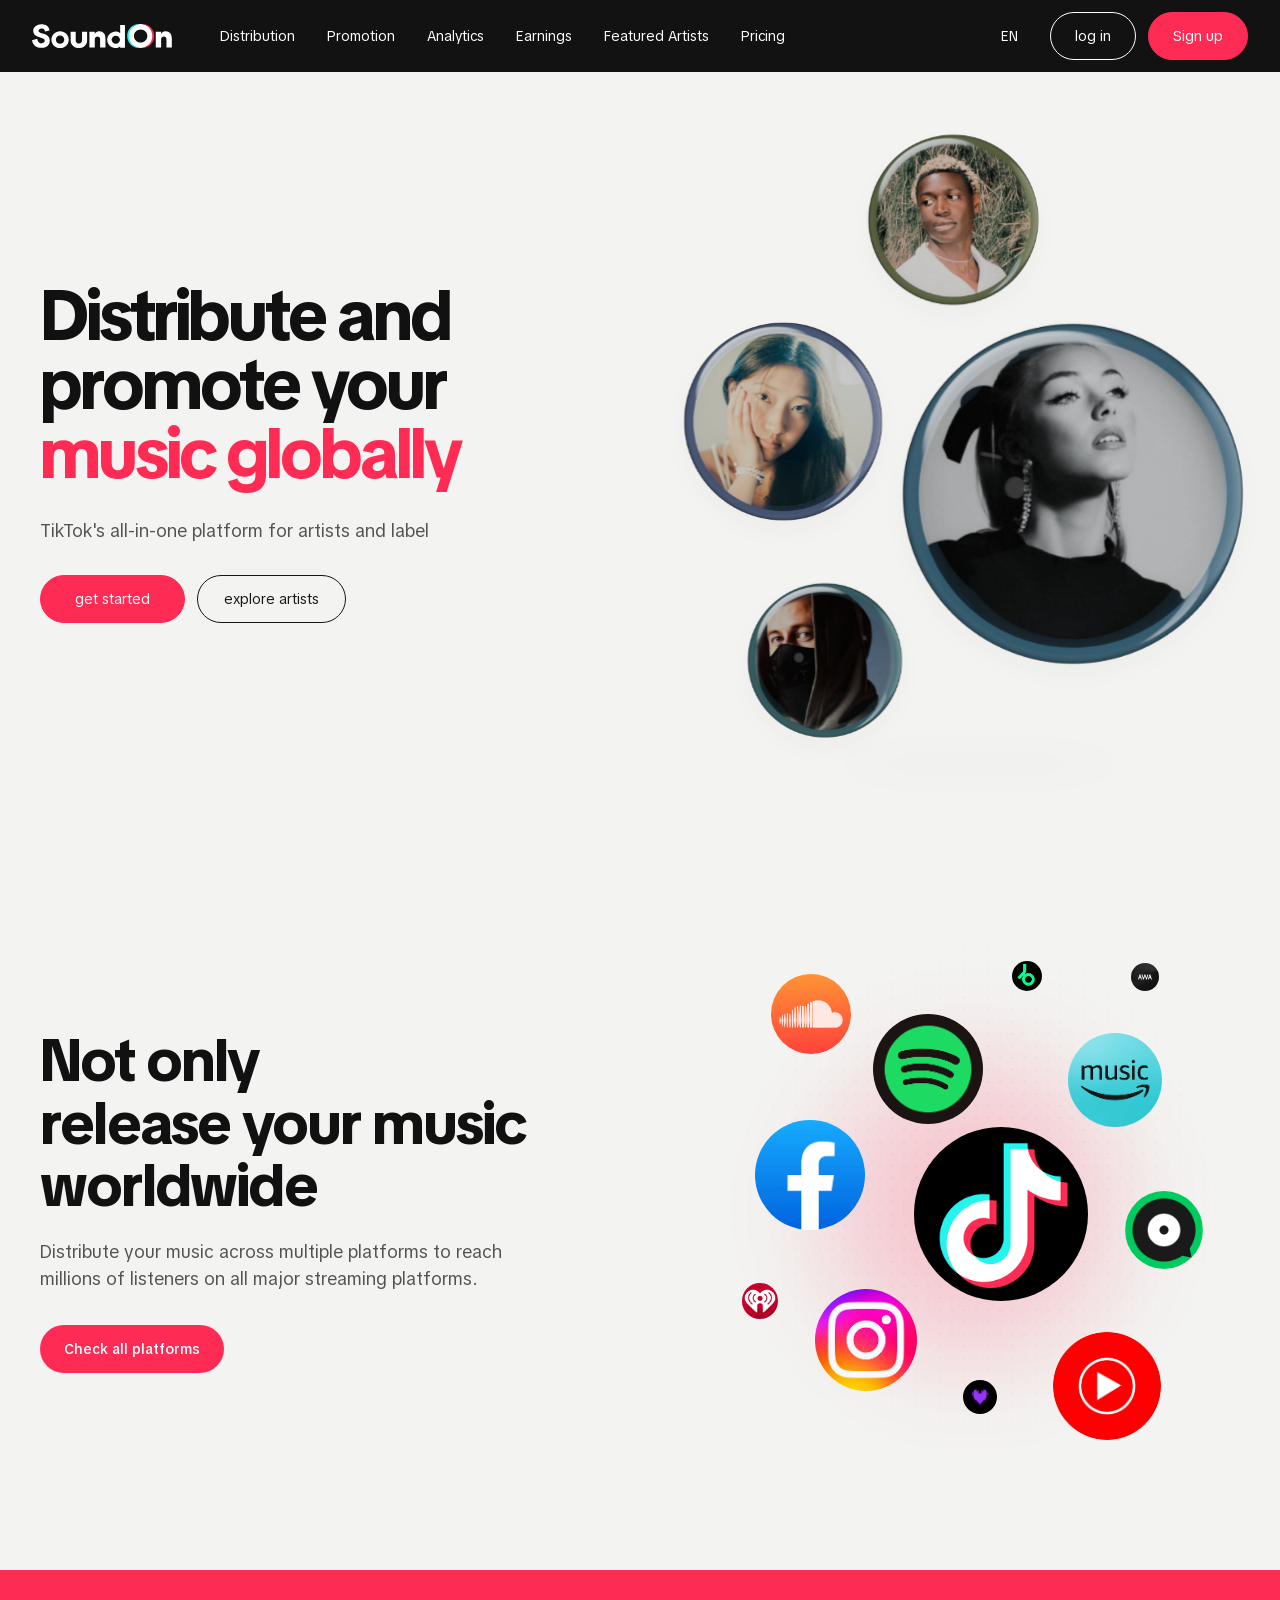
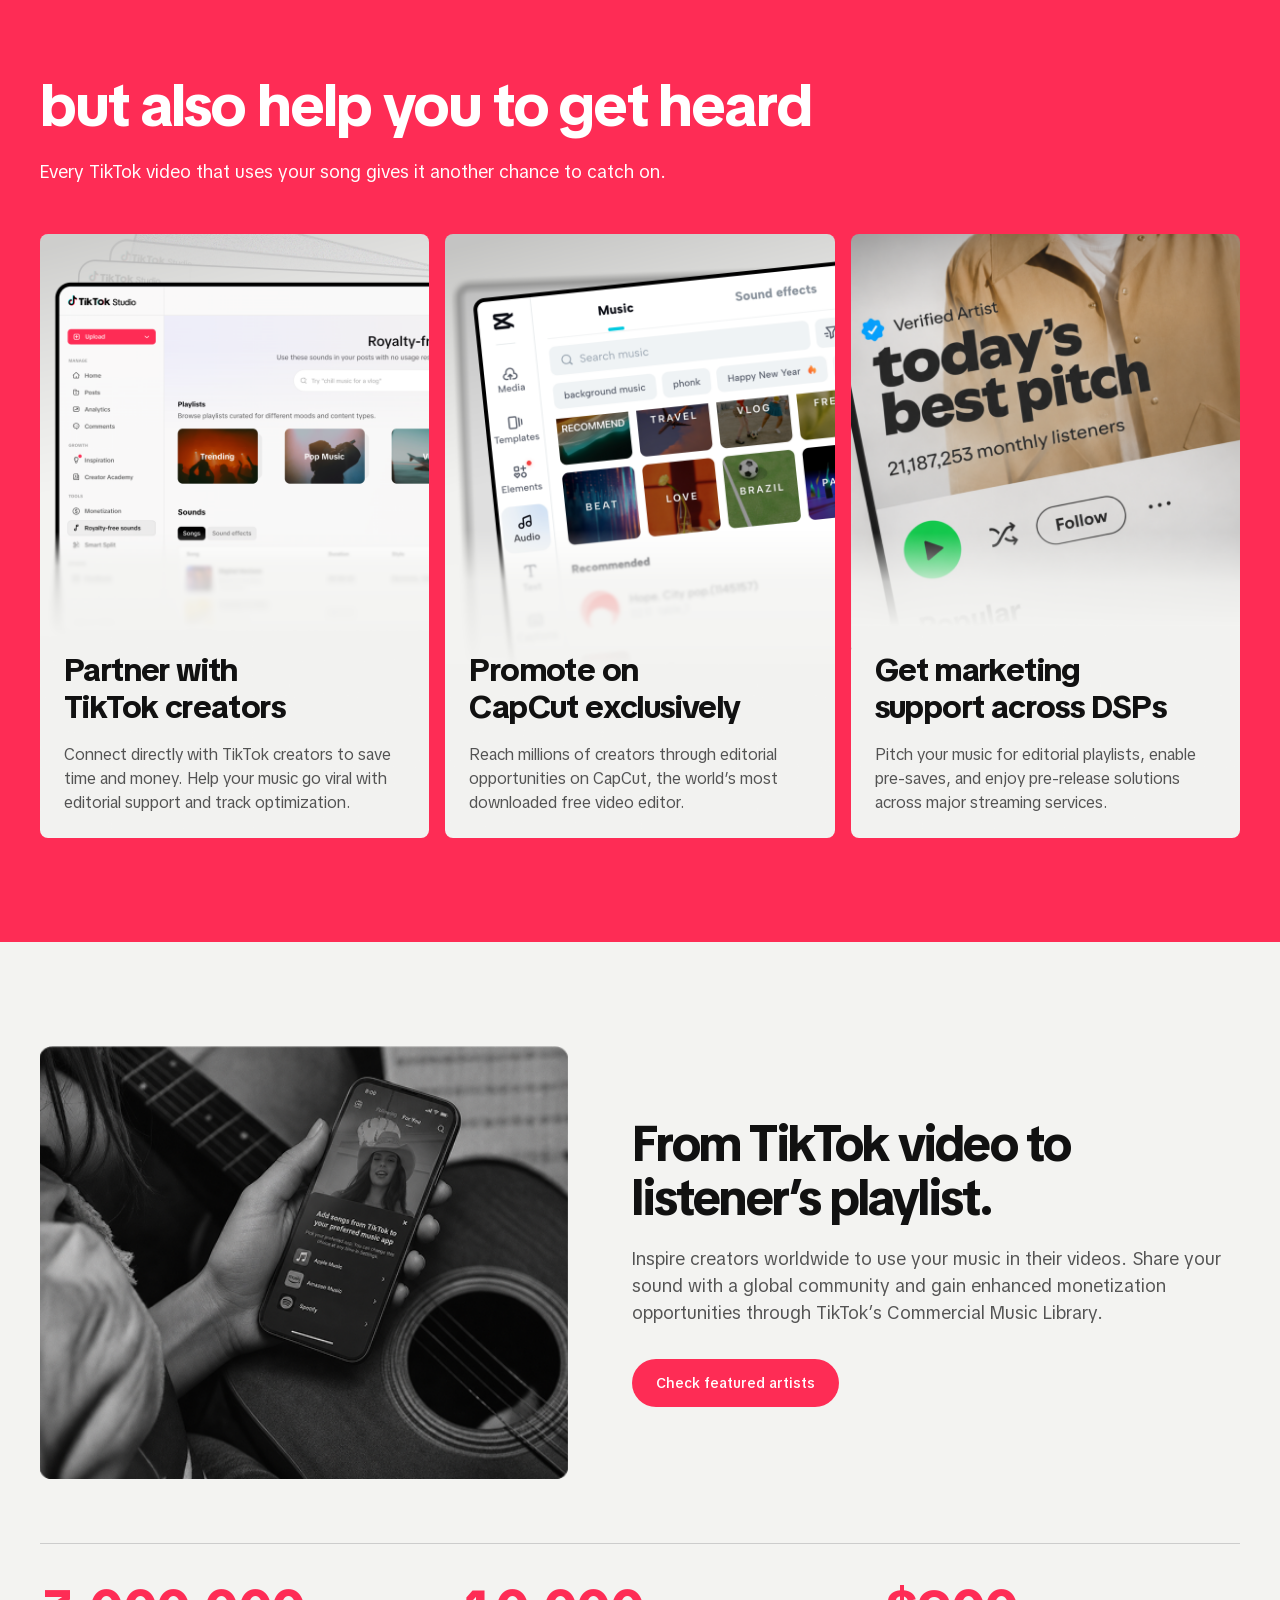
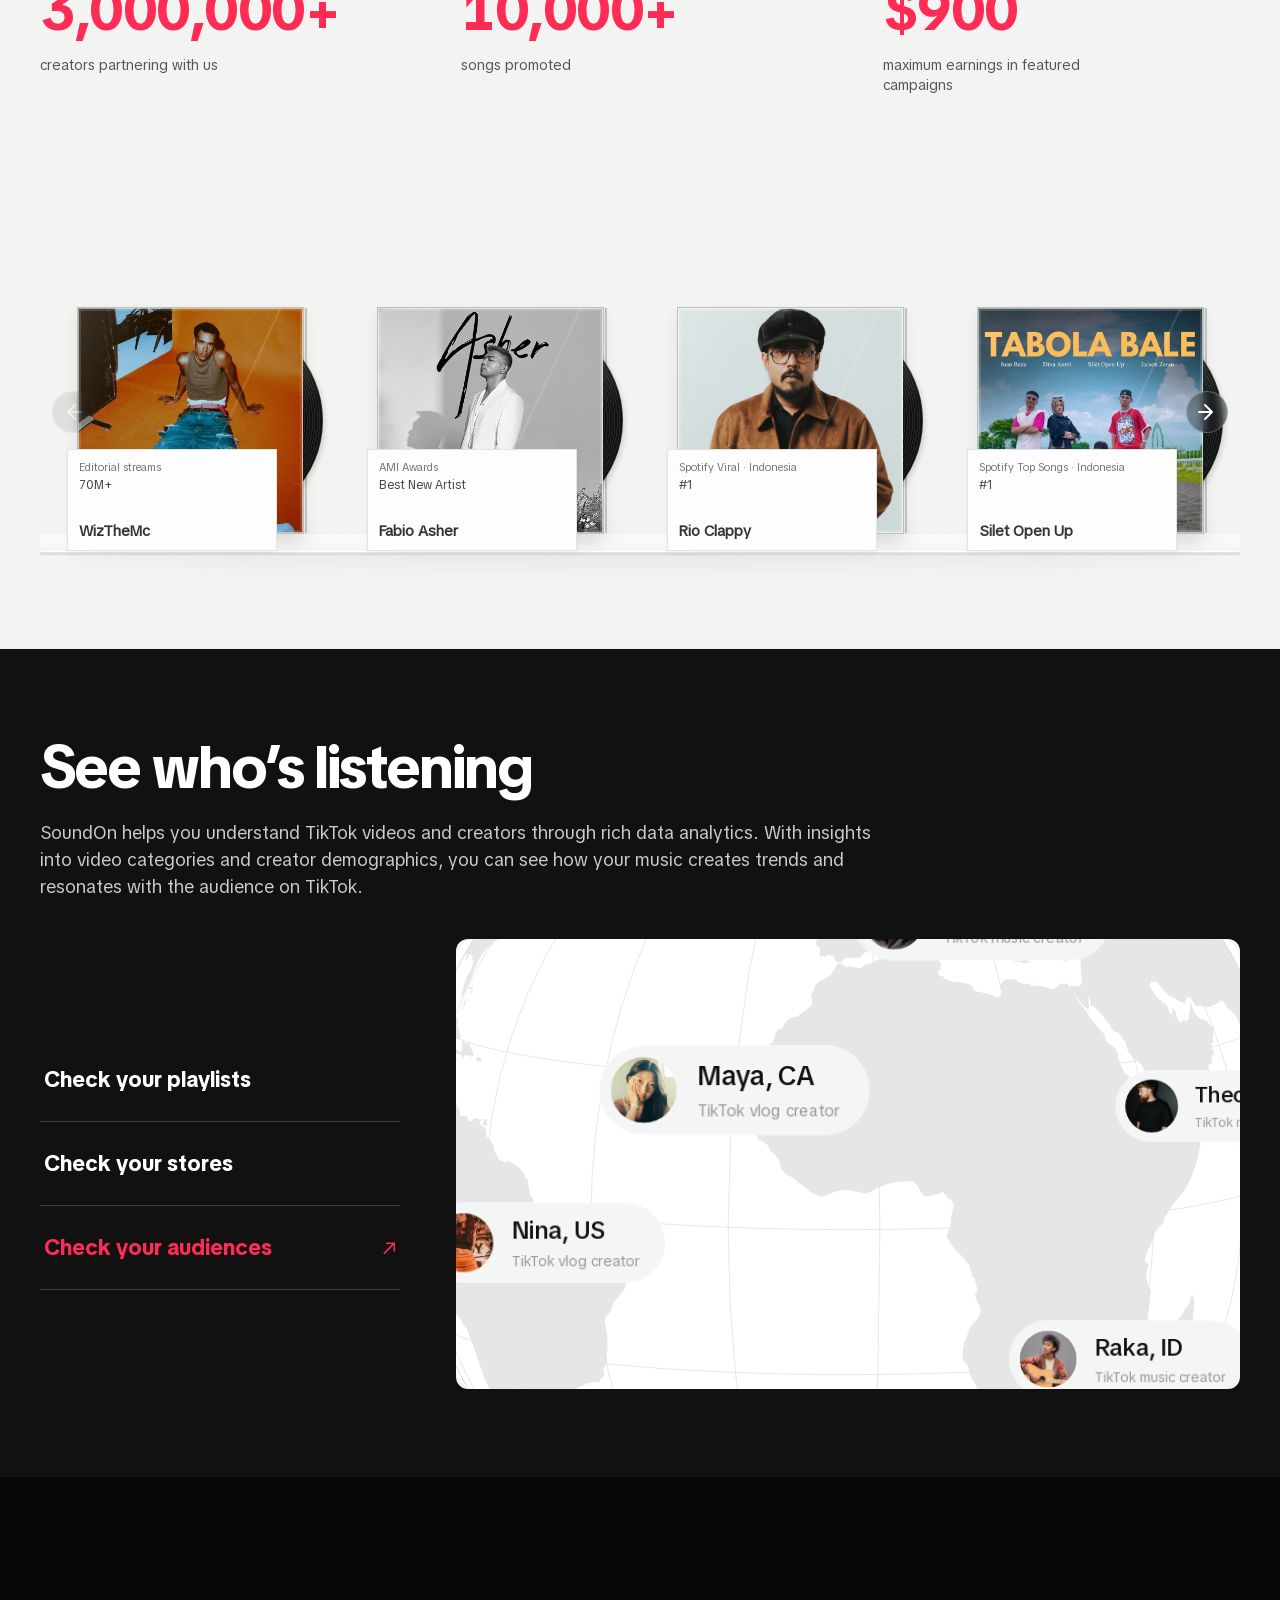
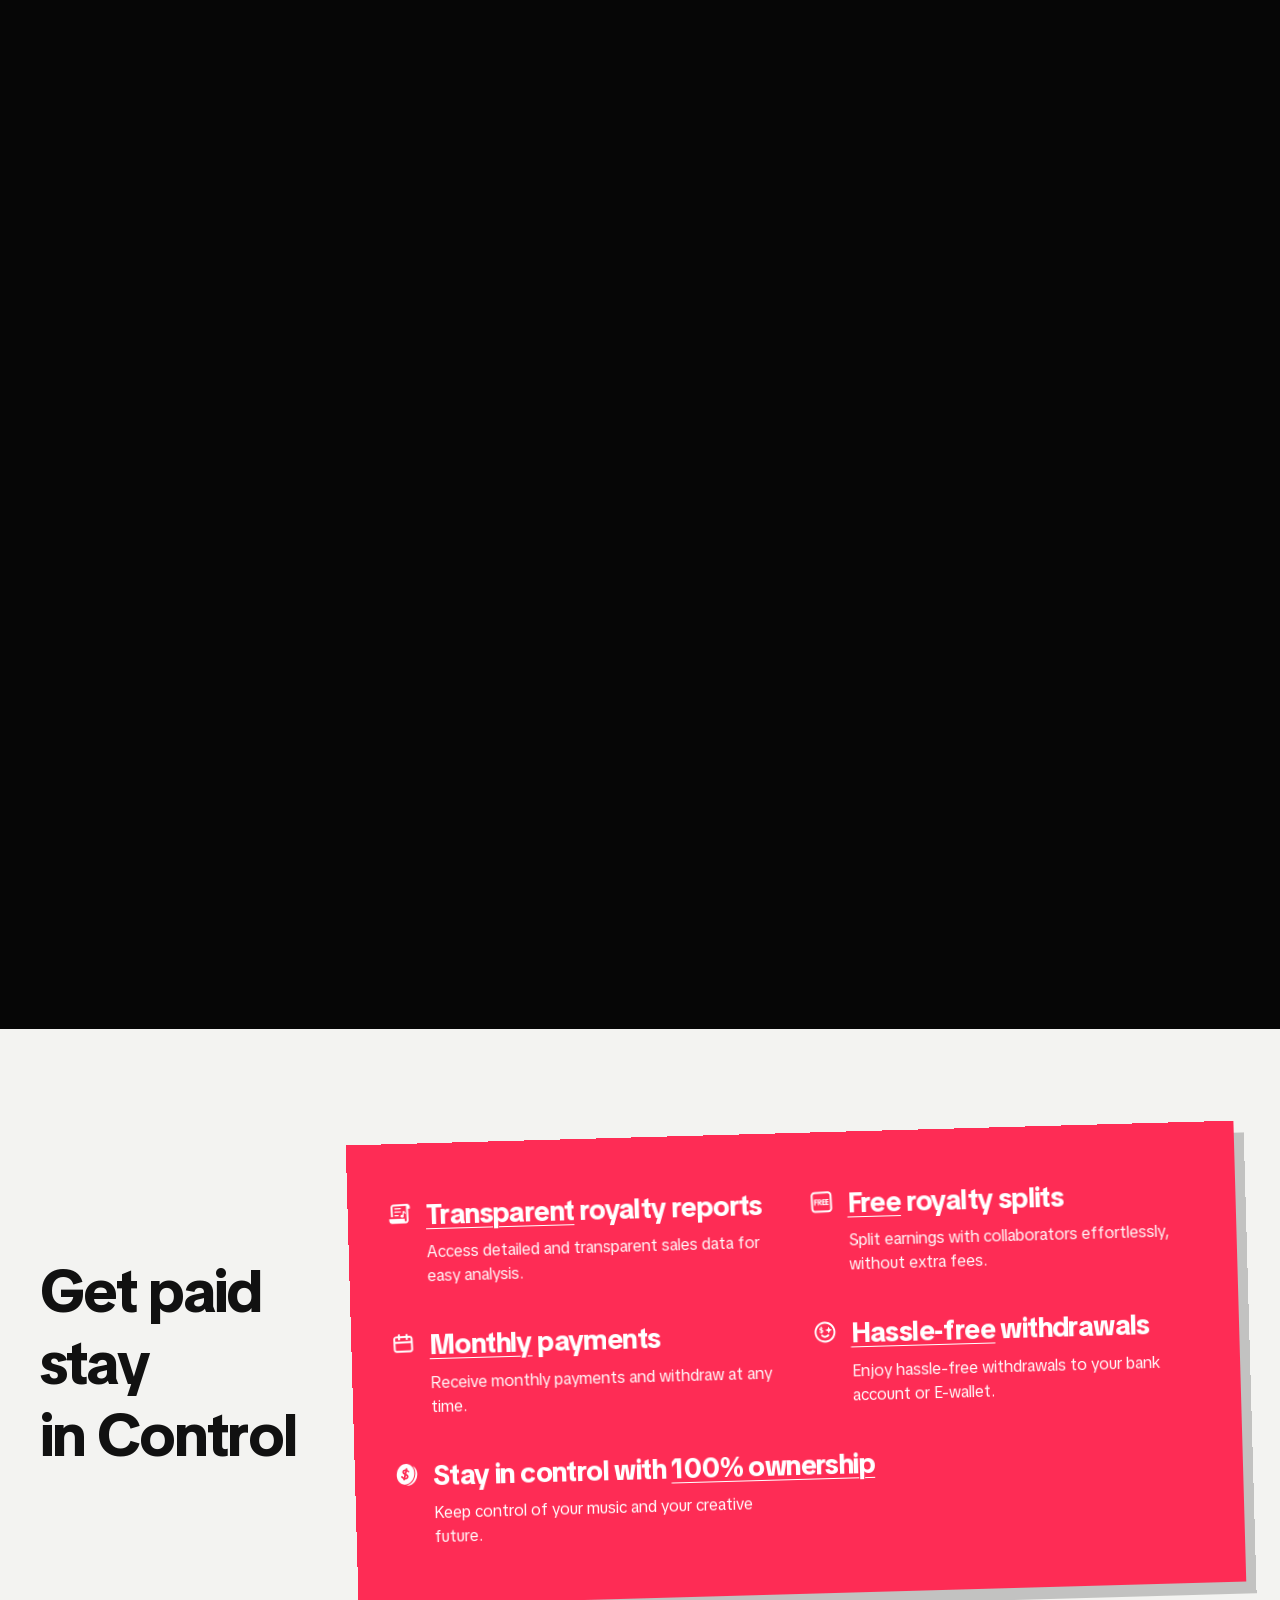
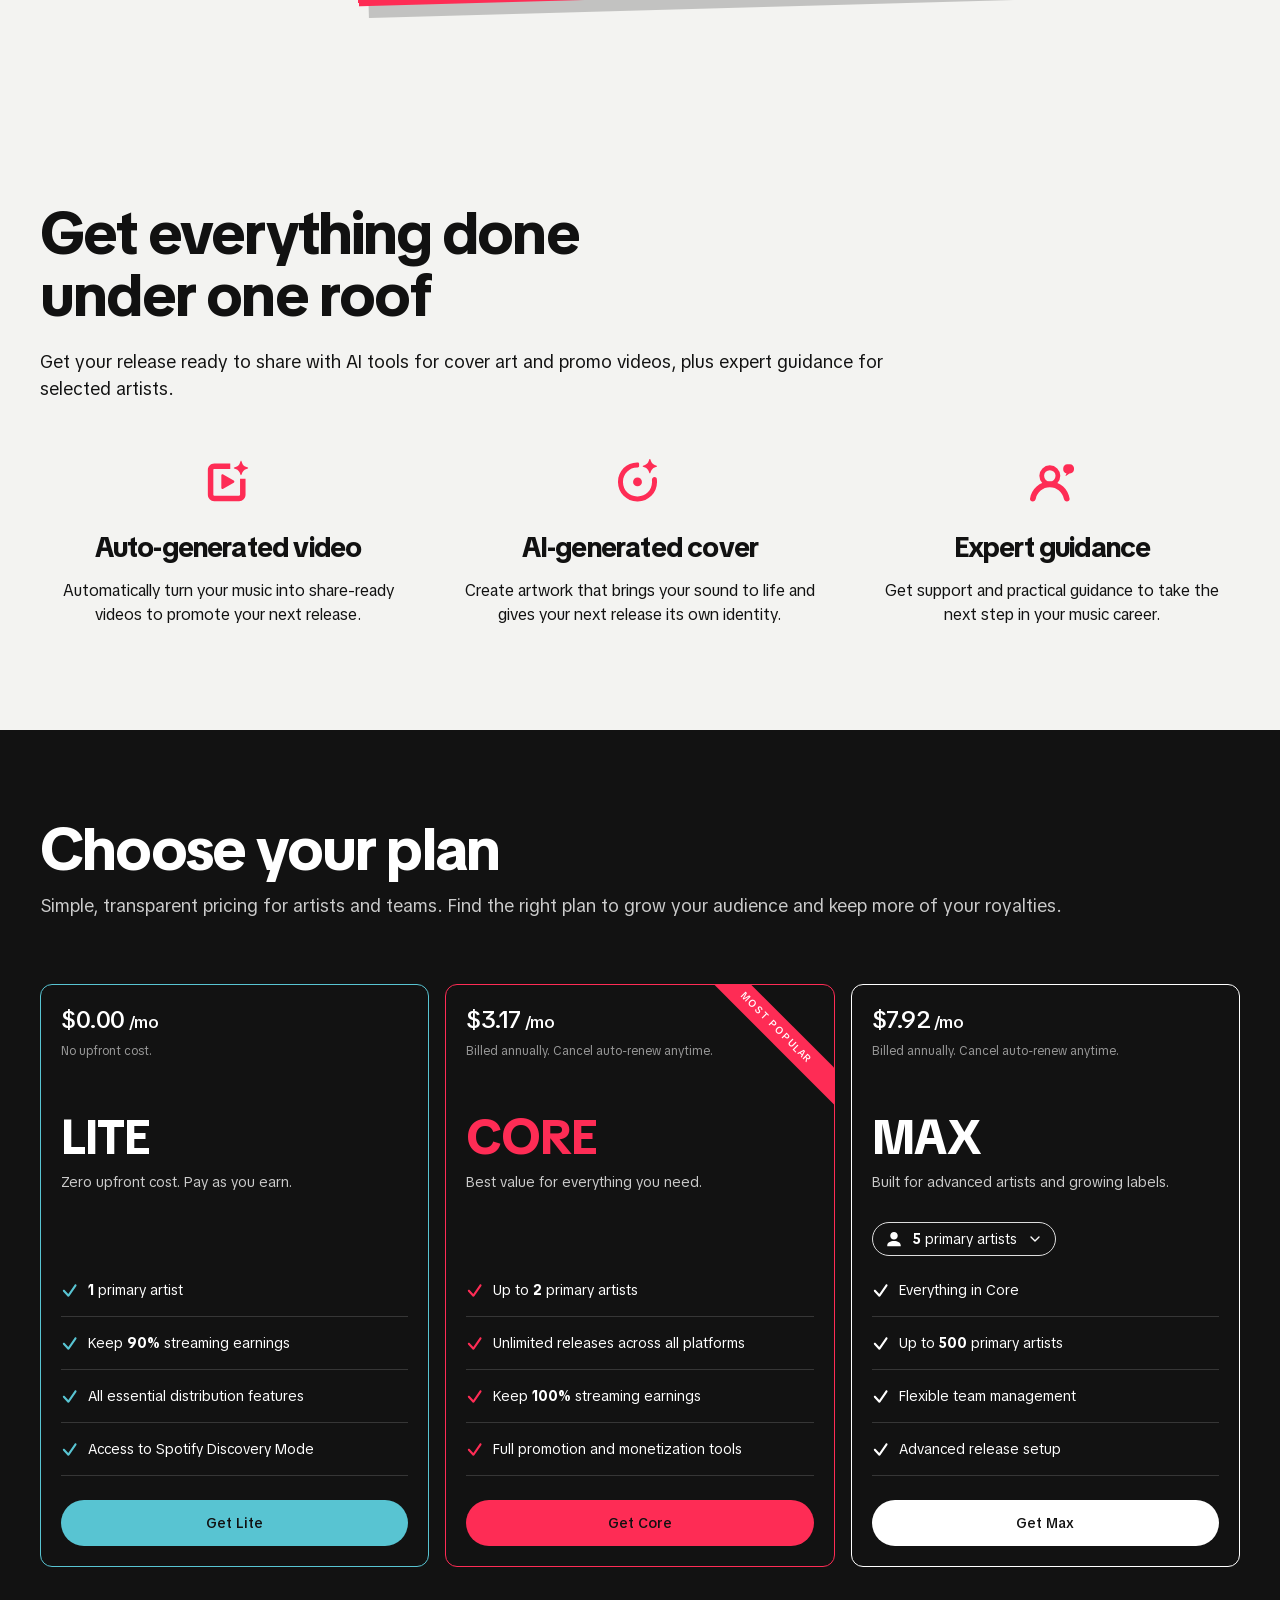
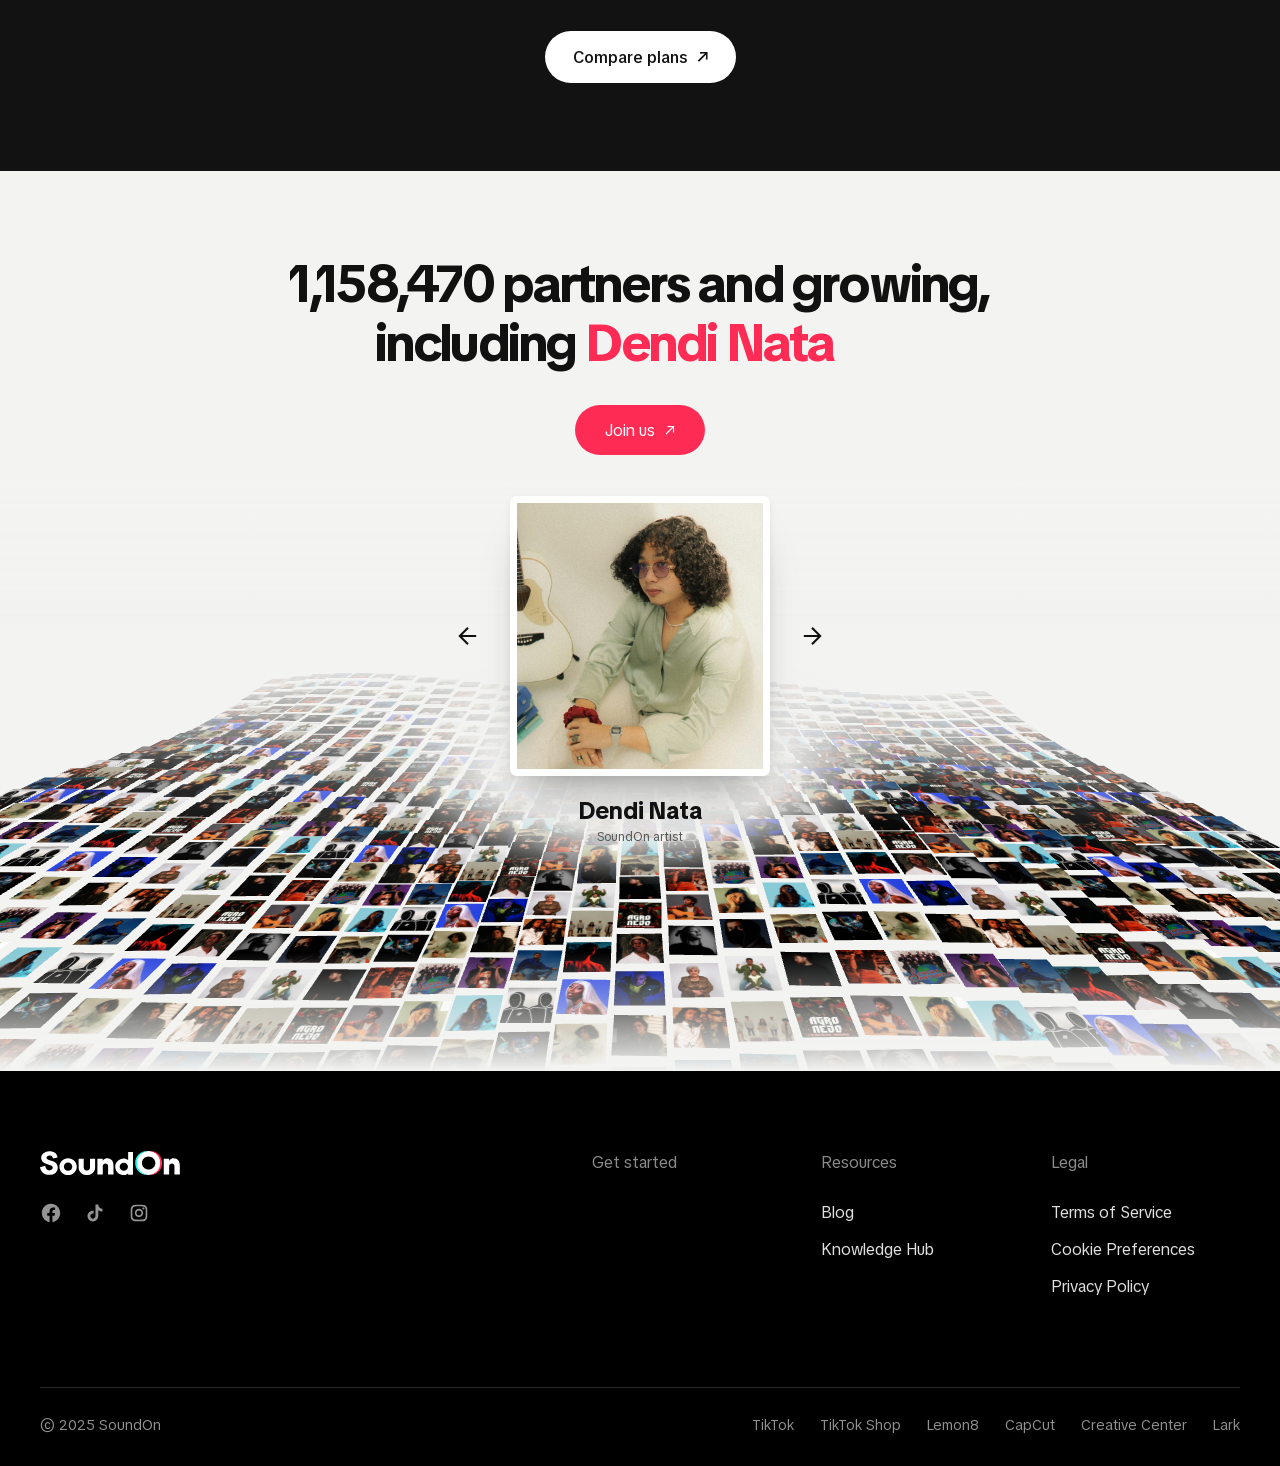
==== index.html @ 64ea2590 "Publish SoundOn scheme 1 interactive homepage" ====
<!doctype html><html lang="en"><head><meta charset="utf-8"><meta name="viewport" content="width=device-width,initial-scale=1"><title>SoundOn — Distribute and promote your music globally</title><link rel="stylesheet" href="style.css?v=compare-pill-6"><link rel="stylesheet" href="vibe.css?v=earnings-leading-6"></head><body>
<header class="site-header"><a class="brand" href="#top" aria-label="SoundOn home"><img src="assets/soundon-logo-provided.svg" width="140" height="25" alt="SoundOn"></a><nav id="main-navigation" aria-label="Main navigation"><a href="#distribution">Distribution</a><a href="#promotion">Promotion</a><a href="#insights">Analytics</a><a href="#earnings">Earnings</a><a href="#artists">Featured Artists</a><a href="#plans">Pricing</a></nav><div class="header-actions"><span class="site-language" aria-label="Language: English">EN</span><a class="nav-login" href="https://www.soundon.global/login">log in</a><a class="nav-signup" href="https://www.soundon.global/login/signup">Sign up</a><button class="nav-toggle" aria-label="Open navigation" aria-controls="main-navigation" aria-expanded="false"><span></span><span></span><span></span></button></div></header>
<main id="top"><section class="hero" aria-label="Distribute and promote your music globally"><iframe src="components/hero/?v=vibe-1" title="SoundOn artists in interactive glass spheres"></iframe></section>
<section id="distribution" class="distribution section"><div class="wrap split"><div><h2>Not only<br>release your music<br>worldwide</h2><p>Distribute your music across multiple platforms to reach millions of listeners on all major streaming platforms.</p><button class="pill" id="platforms-open">Check all platforms</button></div><div class="platform-cloud" aria-label="Music distribution platforms"></div></div></section>
<section id="promotion" class="promotion section"><div class="wrap"><h2>but also help you to get heard</h2><p>Every TikTok video that uses your song gives it another chance to catch on.</p><div class="promotion-grid promotion-composites"><article style="--card-art:url(assets/promotion-background-1.png)"><div class="promotion-copy"><h3>Partner with<br>TikTok creators</h3><p>Connect directly with TikTok creators to save time and money. Help your music go viral with editorial support and track optimization.</p></div></article><article style="--card-art:url(assets/promotion-background-2.png)"><div class="promotion-copy"><h3>Promote on<br>CapCut exclusively</h3><p>Reach millions of creators through editorial opportunities on CapCut, the world’s most downloaded free video editor.</p></div></article><article style="--card-art:url(assets/promotion-background-3.png?v=updated-2)"><div class="promotion-copy"><h3>Get marketing<br>support across DSPs</h3><p>Pitch your music for editorial playlists, enable pre-saves, and enjoy pre-release solutions across major streaming services.</p></div></article></div></div></section>
<section class="playlist section"><div class="wrap"><div class="split"><img class="playlist-image" src="assets/playlist.png" alt="A listener saving a song from TikTok to their music library"><div><h2>From TikTok video to<br>listener’s playlist.</h2><p>Inspire creators worldwide to use your music in their videos. Share your sound with a global community and gain enhanced monetization opportunities through TikTok’s Commercial Music Library.</p><a class="pill" href="#artists">Check featured artists</a></div></div><div class="stats" id="listening-stats"><div><strong data-count="3000000" data-suffix="+">3,000,000+</strong><span>creators partnering with us</span></div><div><strong data-count="10000" data-suffix="+">10,000+</strong><span>songs promoted</span></div><div><strong data-count="900" data-prefix="$">$900</strong><span>maximum earnings in featured campaigns</span></div></div></div></section>
<section id="artists" class="artists record-showcase" aria-label="SoundOn artist collection"><iframe src="components/shelf/?v=width-1232-1" title="Eight artist records on a front-facing white shelf" loading="lazy"></iframe></section>
<section id="insights" class="insight-scroll"><div class="insight-sticky"><div class="wrap"><h2>See who’s listening</h2><p class="insight-description">SoundOn helps you understand TikTok videos and creators through rich data analytics. With insights into video categories and creator demographics, you can see how your music creates trends and resonates with the audience on TikTok.</p><div class="insight-layout"><div class="tabs" role="tablist" aria-label="Music insights" aria-orientation="vertical"><button role="tab" id="tab-0" aria-selected="true" aria-controls="panel-0" tabindex="0">Check your playlists<span></span></button><button role="tab" id="tab-1" aria-selected="false" aria-controls="panel-1" tabindex="-1">Check your stores<span></span></button><button role="tab" id="tab-2" aria-selected="false" aria-controls="panel-2" tabindex="-1">Check your audiences<span></span></button></div><div class="panels"><div class="panel active categories" id="panel-0" role="tabpanel" aria-labelledby="tab-0"><div class="category daily"><img src="assets/analysis-1.png" alt="Daily life creator"><span>Daily life <b>33%</b></span></div><div class="category music"><img src="assets/analysis-3.png" alt="Music creator"><span>Music <b>26%</b></span></div><div class="category travel"><img src="assets/analysis-4.png" alt="Travel creator"><span>Travel <b>17%</b></span></div><div class="category beauty"><img src="assets/analysis-2.png" alt="Beauty creator"><span>Beauty <b>24%</b></span></div></div><div class="panel chart" id="panel-1" role="tabpanel" hidden aria-labelledby="tab-1"><small>music performance</small><h3>TikTok &amp; Streaming</h3><svg viewBox="0 0 660 270" role="img" aria-label="Illustrative TikTok and streaming growth trends"><g stroke="#333" stroke-dasharray="3 4"><path d="M0 60H660M0 145H660M0 230H660"/></g><g fill="none" stroke-width="2.5"><path class="chart-line" stroke="#fe2c55" d="M0 170C65 190 95 160 150 157S230 178 270 150S285 76 320 67S390 60 430 60"/><path class="chart-line" stroke="#ddd" d="M0 211C95 212 120 190 170 199S230 185 280 155S340 140 380 146S460 143 510 129S610 132 660 112"/><path class="chart-line" stroke="#888" d="M0 215C70 210 80 224 150 210S230 142 280 156S360 198 420 183S510 149 560 134S630 120 660 103"/><path class="chart-line" stroke="#444" d="M0 194C60 188 100 230 175 224S270 197 340 196S450 216 510 201S590 190 660 150"/></g></svg><div class="legend"><span style="--c:#fe2c55">TikTok</span><span style="--c:#ddd">Spotify</span><span style="--c:#888">Apple Music</span><span style="--c:#444">YouTube Music</span></div></div><div class="panel" id="panel-2" role="tabpanel" hidden aria-labelledby="tab-2"><iframe src="components/globe/?v=fictional-creators-1" title="Explore creator connections around the world" loading="lazy"></iframe></div></div></div></div></div></section>
<section id="earnings" class="earnings section"><div class="wrap earnings-layout"><h2>Get paid<br>stay<br>in Control</h2><div class="earnings-card"><article><img class="earning-icon" src="assets/icon-3.svg" alt=""><div><h3><u>Transparent</u> royalty reports</h3><p>Access detailed and transparent sales data for easy analysis.</p></div></article><article><img class="earning-icon" src="assets/icon-4.svg" alt=""><div><h3><u>Free</u> royalty splits</h3><p>Split earnings with collaborators effortlessly, without extra fees.</p></div></article><article><img class="earning-icon" src="assets/icon_2.svg" alt=""><div><h3><u>Monthly</u> payments</h3><p>Receive monthly payments and withdraw at any time.</p></div></article><article><img class="earning-icon" src="assets/icon-5.svg" alt=""><div><h3><u>Hassle-free</u> withdrawals</h3><p>Enjoy hassle-free withdrawals to your bank account or E-wallet.</p></div></article><article class="ownership"><img class="earning-icon" src="assets/Dollar.svg" alt=""><div><h3>Stay in control with <u>100% ownership</u></h3><p>Keep control of your music and your creative future.</p></div></article></div></div></section>
<section id="tools" class="tools-section section"><div class="wrap"><h2 class="section-heading">Get everything done<br>under one roof</h2><p class="tools-description">Get your release ready to share with AI tools for cover art and promo videos, plus expert guidance for selected artists.</p><div class="tools-grid"><article><img src="assets/icon-6-pink.svg" alt=""><h3>Auto-generated video</h3><p>Automatically turn your music into share-ready videos to promote your next release.</p></article><article><img src="assets/icon-7-pink.svg" alt=""><h3>AI-generated cover</h3><p>Create artwork that brings your sound to life and gives your next release its own identity.</p></article><article><img src="assets/icon-8-pink.svg" alt=""><h3>Expert guidance</h3><p>Get support and practical guidance to take the next step in your music career.</p></article></div></div></section>
<section id="plans" class="plans section" aria-labelledby="plans-title"><div class="wrap"><h2 id="plans-title">Choose your plan</h2><p class="plans-description">Simple, transparent pricing for artists and teams. Find the right plan to grow your audience and keep more of your royalties.</p><div class="plan-grid"></div><a class="compare-plans" href="https://www.soundon.global/pricing?lang=en" target="_blank" rel="noopener noreferrer">Compare plans <span aria-hidden="true">↗</span></a></div></section>

<section id="partners" class="partners-section" aria-label="Our growing artist community"><iframe id="partners-ocean" src="components/partners/?mode=spotlight&v=join-spacing-2" title="SoundOn artist image ocean" loading="lazy"></iframe></section>
</main><footer class="site-footer official-footer"><div class="wrap"><div class="footer-main"><div class="footer-brand"><a class="brand" href="#top" aria-label="SoundOn home"><img src="assets/soundon-logo-provided.svg" width="140" height="25" alt="SoundOn"></a><nav class="footer-socials" aria-label="SoundOn social media"><a href="https://www.facebook.com/SoundOn-Global-111343364685712/" aria-label="SoundOn on Facebook" target="_blank" rel="noopener"><img src="assets/social-facebook.svg" alt=""></a><a href="https://www.tiktok.com/@soundon" aria-label="SoundOn on TikTok" target="_blank" rel="noopener"><img src="assets/social-tiktok.svg" alt=""></a><a href="https://www.instagram.com/soundonglobal/" aria-label="SoundOn on Instagram" target="_blank" rel="noopener"><img src="assets/social-instagram.svg" alt=""></a></nav></div><div class="footer-column"><a class="footer-column-title" href="https://www.soundon.global/login/signup">Get started</a></div><nav class="footer-column" aria-label="Resources"><h3 class="footer-column-title">Resources</h3><a href="https://www.soundon.global/blog?lang=en">Blog</a><a href="https://www.soundon.global/knowledge?lang=en">Knowledge Hub</a></nav><nav class="footer-column" aria-label="Legal"><h3 class="footer-column-title">Legal</h3><a href="https://www.soundon.global/legal/terms-of-service">Terms of Service</a><a href="https://www.soundon.global/cookie-settings">Cookie Preferences</a><a href="https://www.soundon.global/legal/privacy-policy">Privacy Policy</a></nav></div><div class="footer-bottom"><span>© 2025 SoundOn</span><nav aria-label="Related platforms"><a href="https://www.tiktok.com">TikTok</a><a href="https://shop.tiktok.com">TikTok Shop</a><a href="https://www.lemon8-app.com/feed/foryou?pid=website_seo_soundon">Lemon8</a><a href="https://www.capcut.com/">CapCut</a><a href="https://ads.tiktok.com/business/creativecenter/?utm_source=soundon">Creative Center</a><a href="https://www.larksuite.com/?utm_source=seo_external_link_so">Lark</a></nav></div></div></footer>
<dialog id="platform-dialog"><button class="close" aria-label="Close platforms">×</button><h2>Your music, everywhere.</h2><p>Reach listeners across music and social platforms.</p><div class="platform-list"></div></dialog><dialog id="compare-dialog" class="compare-dialog" aria-labelledby="compare-title"><button class="close" aria-label="Close plan comparison">×</button><h2 id="compare-title">Compare plans</h2><div class="comparison-scroll"><table class="comparison-table"><thead><tr><th scope="col">Plan features</th><th scope="col">Lite</th><th scope="col">Core</th><th scope="col">Max</th></tr></thead><tbody><tr><th scope="row">Monthly price · billed annually</th><td>$0.00</td><td>$3.17</td><td>$7.92</td></tr><tr><th scope="row">Primary artists</th><td>1</td><td>Up to 2</td><td>5 included; up to 500 supported</td></tr><tr><th scope="row">Streaming earnings kept</th><td>90%</td><td>100%</td><td>100%</td></tr><tr><th scope="row">Distribution</th><td>All essential features</td><td>Unlimited releases across all platforms</td><td>Everything in Core</td></tr><tr><th scope="row">Spotify Discovery Mode</th><td>Included</td><td>Included</td><td>Included</td></tr><tr><th scope="row">Promotion and monetization</th><td>Essential features</td><td>Full promotion and monetization tools</td><td>Everything in Core</td></tr><tr><th scope="row">Team management</th><td>—</td><td>—</td><td>Flexible team management</td></tr><tr><th scope="row">Release setup</th><td>Standard</td><td>Standard</td><td>Advanced release setup</td></tr></tbody></table></div></dialog><dialog id="plan-dialog"><button class="close" aria-label="Close plan details">×</button><span class="eyebrow">YOUR NEXT CHAPTER</span><h2 id="plan-title"></h2><p>Continue to SoundOn to view available plans and start your next release.</p><a class="pill" href="https://www.soundon.global/login/signup">Continue to SoundOn ↗</a></dialog><script src="app.js?v=official-pricing-7"></script></body></html>
---- style.css ----
@font-face{font-family:Text;src:url(assets/TikTokSansText-Regular.woff2)}@font-face{font-family:Text;src:url(assets/TikTokSansText-Medium.woff2);font-weight:500}@font-face{font-family:Display;src:url(assets/TikTokSansDisplay-Bold.woff2);font-weight:700}*{box-sizing:border-box}html{scroll-behavior:smooth;scroll-padding-top:80px}body{margin:0;background:#f3f3f1;color:#101010;font-family:Text,Arial,sans-serif}button,a{-webkit-tap-highlight-color:transparent}button{font:inherit;cursor:pointer}a{color:inherit;text-decoration:none}button:focus-visible,a:focus-visible{outline:2px solid #fe2c55;outline-offset:5px}iframe{border:0;display:block;width:100%}.site-header{height:80px;padding:0 5%;display:flex;align-items:center;justify-content:space-between;background:#f3f3f1;gap:30px}.brand{font-family:Display;font-size:28px;letter-spacing:-1px}.brand span{font-size:10px;color:#fe2c55;margin-left:3px}.site-header nav{display:flex;gap:28px;font-size:13px}.site-header nav a:hover{color:#fe2c55}.login{font-size:13px}:root{--content-max:1232px}.wrap{width:min(var(--content-max),calc(100% - 80px));margin:auto}.section{padding:88px 0}h2,h3{font-family:Display;font-weight:700;margin:0;letter-spacing:-.8px}h2{font-size:48px;line-height:1.12}h3{font-size:26px;line-height:1.15}p{font-size:18px;line-height:1.55;color:#535353;margin:22px 0 32px}.pill{display:inline-flex;align-items:center;justify-content:center;border:0;background:#fe2c55;color:white;border-radius:50px;padding:16px 23px;font-size:14px;transition:transform .2s,background .2s}.pill:hover{background:#e52249;transform:translateY(-2px)}.hero iframe{height:730px}.split{display:grid;grid-template-columns:1fr 1fr;gap:70px;align-items:center}.distribution{padding:85px 0 95px}.distribution p{max-width:550px}.platform-cloud{height:400px;position:relative;isolation:isolate;max-width:460px;width:100%;margin:auto}.platform-cloud:before{content:'';position:absolute;inset:15%;background:#fe2c5545;filter:blur(48px);border-radius:50%;z-index:-1}.platform-logo{position:absolute;left:var(--x);top:var(--y);width:var(--size);height:var(--size);border-radius:50%;object-fit:cover;box-shadow:0 6px 15px #00000009;animation:float 6s ease-in-out infinite;animation-delay:var(--delay)}@keyframes float{50%{transform:translateY(-8px)}}.promotion{background:#fe2c55}.promotion h2 span{color:white}.promotion>div>p{color:#191919;margin:12px 0 50px}.promotion-grid{display:grid;grid-template-columns:repeat(3,1fr);gap:20px}.promotion-grid article{background:#f3f3f1;border-radius:22px;overflow:hidden;transition:transform .35s}.promotion-grid article:hover{transform:translateY(-7px)}.promotion-grid img{width:100%;height:300px;object-fit:cover;display:block;mask-image:linear-gradient(#000 80%,transparent)}.promotion-grid article>div{padding:6px 25px 27px}.promotion-grid p{font-size:15px;line-height:1.5;margin:14px 0 0}.playlist .split{grid-template-columns:.9fr 1.1fr;gap:80px}.playlist-image{width:100%;border-radius:12px;aspect-ratio:1.22;object-fit:cover}.stats{border-top:1px solid #ccc;display:flex;justify-content:space-between;gap:25px;margin-top:70px;padding-top:48px}.stats strong{font-family:Display;font-size:46px;color:#fe2c55;display:block}.stats span{font-size:16px;color:#555}.insight-scroll{background:#060606;color:white;height:220vh;min-height:1500px;position:relative}.insight-sticky{position:sticky;top:0;padding:70px 0;min-height:720px;height:100vh;display:flex;align-items:center}.insight-description{font-size:15px;color:#ddd;margin:18px 0 58px;max-width:1110px}.insight-layout{display:grid;grid-template-columns:34% 1fr;gap:60px;align-items:center}.tabs{display:flex;flex-direction:column;gap:3px}.tabs button{position:relative;background:#272727;color:white;border:0;text-align:center;font-family:Display;font-size:23px;padding:37px 18px;border-radius:2px;transition:background .35s}.tabs button[aria-selected=true]{background:#fe2c55}.panels{height:450px;position:relative}.panel{position:absolute;inset:0;border-radius:22px;overflow:hidden;background:#000;animation:panel-in .55s ease}.panel[hidden]{display:none!important}@keyframes panel-in{from{opacity:0;transform:translateY(14px)}to{opacity:1;transform:translateY(0)}}.panel iframe{height:100%}.categories{display:grid;grid-template-columns:1fr 1fr;grid-template-rows:1.2fr .8fr}.category{position:relative;overflow:hidden}.category img{width:100%;height:100%;object-fit:cover;filter:brightness(.65)}.category span{position:absolute;bottom:14px;left:16px;right:16px;display:flex;justify-content:space-between;align-items:baseline;font-family:Display;font-size:24px}.category b{font-size:36px}.music{grid-column:2;grid-row:1;height:85%}.beauty{grid-column:2;grid-row:2;margin-top:-14%}.chart{padding:26px 20px}.chart small{font-size:16px;color:#aaa}.chart h3{margin-top:14px}.chart svg{width:100%;height:280px;margin-top:18px}.legend{display:flex;gap:18px;font-size:12px;color:#ccc}.legend span:before{content:'';display:inline-block;width:7px;height:7px;border-radius:50%;background:var(--c);margin-right:5px}.chart-line{stroke-dasharray:900;stroke-dashoffset:0;animation:draw 1.6s ease both}@keyframes draw{from{stroke-dashoffset:900}}.earnings{padding:120px 0}.earnings-layout{display:grid;grid-template-columns:minmax(0,26fr) minmax(0,74fr);align-items:center;gap:30px}.earnings-card{background:#fe2c55;color:white;padding:56px 40px;display:grid;grid-template-columns:1fr 1fr;gap:42px 35px;transform:rotate(-1.6deg);box-shadow:10px 12px 0 #0003}.earnings-card article{display:flex;gap:14px}.earnings-card article>span{font-size:25px}.earnings-card h3{font-size:23px;letter-spacing:-.4px}.earnings-card p{color:white;font-size:14px;line-height:1.5;margin:8px 0 0;max-width:285px}.ownership{grid-column:span 2}.tools-section{background:#111;color:white;padding:95px 0 110px}.tools-grid{display:grid;grid-template-columns:repeat(3,1fr);gap:55px;margin-top:85px;text-align:center}.tools-grid img,.tools-grid svg{width:43px;height:43px;margin-bottom:25px}.tools-grid img{filter:invert(1)}.tools-grid svg{stroke:white;stroke-width:3;fill:none}.tools-grid h3{font-size:24px}.tools-grid p{font-size:15px;color:#ddd;margin:14px 0 0}.plans{background:#fe2c55;color:white}.plan-grid{display:grid;grid-template-columns:repeat(3,1fr);gap:24px;margin-top:60px}.plan{background:#111;padding:32px 30px 35px;border-radius:22px}.plan h3{font-size:29px}.plan .subtitle{font-size:14px;color:#9c9c9c;min-height:40px;margin:9px 0 16px}.price{font-family:Display;font-size:48px;letter-spacing:-1px}.price small{font:14px Text;letter-spacing:0}.plan .pill{width:100%;margin:22px 0 24px;font-weight:500}.plan ul{padding:0;list-style:none;margin:0;display:grid;gap:22px;font-size:14px;line-height:1.4}.plan li{padding-left:24px;position:relative}.plan li:before{content:'';position:absolute;left:0;top:1px;width:15px;height:15px;background:url(assets/checkmark.svg) center/contain no-repeat;filter:invert(1)}.artists{padding:95px 0 0}.artists h2{line-height:1.5}.artists iframe{height:710px;margin-top:25px}.site-footer{padding:35px 5%;display:flex;justify-content:space-between;align-items:center;border-top:1px solid #ddd;font-size:12px;color:#777}dialog{border:0;border-radius:24px;padding:50px;max-width:700px;width:90%;background:#f3f3f1;color:#111;box-shadow:0 20px 100px #0004}dialog::backdrop{background:#0008;backdrop-filter:blur(7px)}dialog h2{font-size:38px}.close{position:absolute;right:20px;top:15px;border:0;background:none;font-size:30px}.platform-list{display:grid;grid-template-columns:repeat(4,1fr);gap:25px;margin-top:30px}.platform-list>div{text-align:center;font-size:12px}.platform-list img{width:48px;height:48px;border-radius:50%;display:block;margin:0 auto 9px}.eyebrow{font-size:10px;letter-spacing:2px;color:#777;display:block;margin-bottom:20px}@media(max-width:1000px){.wrap{width:88%}.split{gap:35px}h2{font-size:40px}.promotion-grid article>div{padding:10px 18px 24px}.promotion-grid img{height:250px}.insight-layout{gap:25px}.tabs button{font-size:19px}.earnings-layout{grid-template-columns:25% 70%}.earnings-card{padding:35px 25px}.earnings-card h3{font-size:19px}.plan{padding:25px 20px}.legend{gap:10px}.category span{font-size:18px}.category b{font-size:28px}}@media(max-width:700px){.site-header{height:65px}.site-header nav{gap:12px;font-size:10px}.site-header nav a:nth-child(2){display:none}.brand{font-size:24px}.login{font-size:11px}.hero iframe{height:910px}.section{padding:60px 0}h2{font-size:35px}h3{font-size:25px}p{font-size:16px}.split,.playlist .split{grid-template-columns:1fr;gap:35px}.platform-cloud{height:350px;max-width:380px}.promotion-grid,.plan-grid{grid-template-columns:1fr}.promotion-grid article{display:grid;grid-template-columns:42% 58%;min-height:250px}.promotion-grid img{height:100%;min-height:250px;mask-image:linear-gradient(90deg,#000 80%,transparent)}.promotion-grid h3{font-size:22px}.promotion-grid article>div{padding:26px 20px}.promotion-grid p{font-size:13px}.playlist-image{max-height:390px}.stats{gap:18px;margin-top:40px;padding-top:30px}.stats strong{font-size:27px}.stats span{font-size:11px}.insight-scroll{height:190vh;min-height:1250px}.insight-sticky{padding:35px 0;min-height:650px}.insight-layout{grid-template-columns:1fr;gap:24px}.insight-description{font-size:13px;margin-bottom:25px}.tabs{flex-direction:row}.tabs button{flex:1;padding:15px 8px;font-size:13px}.panels{height:340px}.chart svg{height:205px}.chart h3{font-size:24px}.chart small{font-size:12px}.legend{gap:12px;font-size:9px}.earnings-layout{display:block}.earnings-layout h2 br{display:none}.earnings-card{margin-top:35px;gap:28px 18px;padding:35px 23px}.earnings-card h3{font-size:18px}.earnings-card p{font-size:12px}.earnings-card article>span{font-size:18px}.tools-grid{grid-template-columns:1fr;gap:40px;margin-top:50px}.tools-grid p{max-width:360px;margin:12px auto 0}.tools-grid img,.tools-grid svg{margin-bottom:15px}.plan .subtitle{min-height:0}.artists{padding-bottom:0}.artists iframe{height:440px}.site-footer>span{display:none}.platform-list{grid-template-columns:repeat(3,1fr)}dialog{padding:40px 24px}dialog h2{font-size:30px}}@media(prefers-reduced-motion:reduce){html{scroll-behavior:auto}*,*:before{animation:none!important;transition:none!important}}

.earning-icon{width:24px;height:24px;object-fit:contain;flex-shrink:0;margin-top:2px}
.categories{grid-template-rows:5fr 1fr 4fr;gap:2px;background:#333}.daily{grid-column:1;grid-row:1/3}.music{grid-column:2;grid-row:1;height:auto}.travel{grid-column:1;grid-row:3}.beauty{grid-column:2;grid-row:2/4;margin:0}.category{min-height:0}.category span{gap:8px}.stats>div{min-width:0}
@media(max-width:450px){.site-header{gap:12px}.site-header nav{gap:10px}.site-header nav a:first-child{display:none}.stats{display:grid;grid-template-columns:1fr;gap:25px}.stats strong{font-size:38px}.stats span{font-size:14px}.category span{font-size:14px;left:10px;right:10px}.category b{font-size:24px}.earnings-layout h2{font-size:32px}.earnings-card{grid-template-columns:1fr}.ownership{grid-column:auto}.legend{gap:8px;font-size:8px}.insight-description{font-size:12px}.panels{height:310px}}

/* An airy, scale-invariant platform constellation. */
.platform-cloud{height:auto;aspect-ratio:500/530;max-width:500px;isolation:isolate}
.platform-cloud:before{inset:-3%;background:radial-gradient(circle,#b1b4b72b .7px,transparent .9px) 0 0/12px 12px;filter:none;border-radius:0;mask-image:radial-gradient(ellipse at 52% 48%,#000 24%,transparent 72%)}
.platform-node{position:absolute;left:var(--x);top:var(--y);width:var(--size);aspect-ratio:1;transform:translate(-50%,-50%)}
.platform-logo{position:static;display:block;width:100%;height:100%;border-radius:50%;object-fit:cover;box-shadow:none;animation:platform-drift var(--duration) ease-in-out infinite;animation-delay:var(--delay)}
@keyframes platform-drift{0%,100%{transform:translateY(0)}50%{transform:translateY(-3px)}}
@media(max-width:700px){.platform-cloud{height:auto;max-width:440px;margin:8px auto 0}.distribution .split{gap:32px}}
@media(prefers-reduced-motion:reduce){.platform-logo{animation:none}}

.platform-cloud:after{content:'';position:absolute;inset:13% 10% 10%;border-radius:50%;background:radial-gradient(ellipse at center,#fe2c5545 0%,#fe2c552b 36%,#fe2c5500 72%);filter:blur(30px);z-index:-1;pointer-events:none}

/* Original user-supplied images; crop and angle them in the page at full resolution. */
.promotion-grid article>.promotion-media{position:relative;padding:0;height:300px;overflow:hidden;mask-image:linear-gradient(#000 85%,transparent);border-radius:0}
.promotion-grid .promotion-media img{display:block;height:auto;min-height:0;max-width:none;mask-image:none;object-fit:initial}
.promotion-screen{position:absolute;top:40px;left:28px;width:850px;border:4px solid #141414;border-radius:14px;overflow:hidden;transform-origin:top left}
.promotion-grid .promotion-screen img{width:100%}
.promotion-media-capcut .promotion-screen{top:48px;left:25px;width:1000px;transform:rotate(-7deg)}
.promotion-grid .promotion-media-dsp>img{width:100%;height:100%;object-fit:cover;object-position:50% 50%}
@media(min-width:701px) and (max-width:1000px){.promotion-grid article>.promotion-media{height:250px}.promotion-screen{width:740px;left:18px}.promotion-media-capcut .promotion-screen{width:880px;left:18px}}
@media(max-width:700px){.promotion-grid article>.promotion-media{height:100%;min-height:270px;mask-image:linear-gradient(90deg,#000 90%,transparent)}.promotion-screen{top:32px;left:12px;width:700px}.promotion-media-capcut .promotion-screen{top:30px;left:12px;width:800px}.promotion-grid .promotion-media-dsp>img{height:100%;position:absolute;inset:0;object-position:46% 50%}}

@media(min-width:701px){
 .promotion-grid article{min-height:642px;display:flex;flex-direction:column}
 .promotion-grid article>.promotion-media{height:410px;flex-shrink:0}
 .promotion-grid article>div:not(.promotion-media){padding:16px 25px 30px;flex:1}
}

.promotion-grid h3{font-size:32px}

@media(min-width:701px){.promotion-grid article>.promotion-media{height:380px}}

.stats strong{font-variant-numeric:tabular-nums;font-feature-settings:"tnum"}
.stats strong .count-visual,.stats strong .count-visual span{font:inherit;color:inherit;line-height:inherit}
.stats strong .count-visual{display:inline-flex;align-items:baseline;white-space:nowrap}
.stats strong .count-slot{display:inline-grid}
.count-slot>span{grid-area:1/1;justify-self:end}
.count-reserve{visibility:hidden}
.stats strong .count-accessible{position:absolute;width:1px;height:1px;padding:0;margin:-1px;overflow:hidden;clip-path:inset(50%);white-space:nowrap}

.artists.record-showcase{padding:0 0 20px;background:#f3f3f1}.artists.record-showcase iframe{height:430px;margin:0}.playlist{padding-bottom:45px}
@media(max-width:900px){.artists.record-showcase iframe{height:370px}}
@media(max-width:600px){.artists.record-showcase iframe{height:315px}.playlist{padding-bottom:26px}}

.categories .category img{filter:none}

/* Non-clickable category tiles: restrained hover feedback without changing layout. */
.categories .category{cursor:default}
.categories .category img{transform:scale(1);transition:transform 300ms cubic-bezier(.2,.65,.3,1),filter 300ms ease}
.categories .category>span{transition:transform 280ms cubic-bezier(.2,.65,.3,1)}
@media(hover:hover) and (pointer:fine){
 .categories .category:hover img{transform:scale(1.03);filter:brightness(1.08)}
 .categories .category:hover>span{transform:translateY(-3px)}
}
@media(prefers-reduced-motion:reduce){
 .categories .category img,.categories .category>span{transition:none!important}
 .categories .category:hover img{transform:none}
 .categories .category:hover>span{transform:none}
}

/* Platform performance hover detail, positioned against the rendered SVG coordinates. */
.chart-plot{position:relative;height:280px;margin-top:18px;outline-offset:3px;cursor:default}
.chart .chart-plot svg{display:block;width:100%;height:100%;margin:0;overflow:visible}
.chart-guide{opacity:0;pointer-events:none;transition:opacity 140ms ease}
.chart-tooltip{position:absolute;left:0;top:0;z-index:5;pointer-events:none;visibility:hidden;opacity:0;background:#fff;color:#101010;border-radius:12px;padding:12px 15px;box-shadow:0 6px 26px #0004;min-width:96px;max-width:190px;transition:opacity 140ms ease,visibility 140ms ease;line-height:1.2}
.chart-tooltip-name{display:block;font-size:15px;font-weight:500;white-space:nowrap}
.chart-tooltip-value{display:block;font-family:Display,Arial,sans-serif;font-size:25px;margin-top:9px;letter-spacing:-.4px;font-variant-numeric:tabular-nums}
.chart-plot.is-inspecting .chart-guide{opacity:1}
.chart-plot.is-inspecting .chart-tooltip{opacity:1;visibility:visible}
.chart-plot:focus-visible{outline:1px solid #777;border-radius:5px}
@media(max-width:700px){.chart-plot{height:205px}.chart-tooltip{min-width:82px;padding:10px 12px;border-radius:10px}.chart-tooltip-name{font-size:13px}.chart-tooltip-value{font-size:22px;margin-top:6px}}
@media(prefers-reduced-motion:reduce){.chart-guide,.chart-tooltip{transition:none!important}}

.earnings-card .earning-icon{filter:brightness(0) invert(1)}
.earnings-card h3 u{text-decoration-thickness:1px;text-underline-offset:4px;text-decoration-skip-ink:auto}

/* Shared heading rendering for the promotion and all-in-one tools sections. */
.promotion h2,.tools-section h2{font-family:Display,Arial,sans-serif;font-weight:700;font-synthesis:none;-webkit-font-smoothing:antialiased}
.tools-section .tools-description{font-size:15px;line-height:1.55;color:#f3f3f1;margin:22px 0 0}
.tools-grid img{width:44px;height:44px;filter:none;object-fit:contain}
@media(max-width:700px){.tools-section .tools-description{font-size:14px}}

@media(min-width:1001px){.site-header,.site-footer{padding-left:max(40px,calc((100% - var(--content-max))/2));padding-right:max(40px,calc((100% - var(--content-max))/2))}}

/* Exported complete promotion artwork, with live text over the blank lower area. */
.promotion h2,.promotion>div>p{color:#fff}
.promotion>div>p{font-size:16px;line-height:24px;margin:12px 0 56px}
.promotion-composites{gap:16px}
.promotion-composites article{display:flex;flex-direction:column;justify-content:flex-end;aspect-ratio:400/620;min-height:0;background:#f3f3f1 var(--card-art) center top/100% 100% no-repeat;border-radius:8px}
.promotion-grid.promotion-composites article>.promotion-copy{flex:0 0 auto;margin-top:auto;padding:24px}
.promotion-composites h3{font-size:32px;line-height:1.15;letter-spacing:-.6px}
.promotion-composites p{font-size:16px;line-height:24px;margin:16px 0 0;color:#333}
@media(min-width:701px) and (max-width:1200px){.promotion-composites h3{font-size:26px}.promotion-composites p{font-size:14px;line-height:21px}.promotion-composites article>.promotion-copy{padding:20px}}
@media(max-width:1000px){.promotion-composites{grid-template-columns:1fr;max-width:440px;margin:auto}.promotion-composites article{display:flex;min-height:0}.promotion-composites article>.promotion-copy{padding:24px}.promotion-composites h3{font-size:32px}.promotion-composites p{font-size:16px;line-height:24px}}
@media(max-width:400px){.promotion-composites h3{font-size:28px}.promotion-composites p{font-size:14px;line-height:21px}.promotion-composites article>.promotion-copy{padding:20px}}
/* Equal-width plan cards with tier-specific accents. */
.plans{padding:88px 0;background:#121212;color:#fff;border-top:0}
.plans-eyebrow{display:block;font-size:12px;line-height:18px;letter-spacing:1.6px;color:#999;margin-bottom:18px}
.plans h2{font-size:64px;line-height:1.02;letter-spacing:-1.8px}
.plans-description{font-size:18px;line-height:27px;color:#ccc;max-width:none;margin:12px 0 0}
.plan-grid{grid-template-columns:repeat(3,minmax(0,1fr));gap:16px;margin-top:64px;align-items:stretch}
.plan{position:relative;overflow:hidden;--plan-accent:#fff;border:1px solid var(--plan-accent);border-radius:12px;padding:20px;min-height:574px;display:flex;flex-direction:column;justify-content:flex-start;gap:0;background:#121212;transition:background .25s}
.plan:hover{background:#181818}.plan-lite{--plan-accent:#58c4d2}.plan-core{--plan-accent:#fe2c55}.plan-core:hover{background:#191114}
.plan .price{font-family:Text,Arial,sans-serif;font-weight:500;font-size:24px;line-height:30px;letter-spacing:-.5px}
.plan .price small{font:500 17px Text,Arial,sans-serif;letter-spacing:0}
.plan .billing-note{font-size:11px;line-height:16px;color:#999;margin:7px 0 0;min-height:36px;max-width:none}
.plan-top{margin-top:32px;min-height:146px}.plan-heading{display:flex;align-items:center}
.plan h3{font-family:Display,Arial,sans-serif;font-size:48px;line-height:54px;font-weight:700;letter-spacing:-1px;text-transform:uppercase}.plan-core h3{color:#fe2c55}
.plan .subtitle{font-size:14px;line-height:21px;color:#ccc;min-height:42px;margin:8px 0 0}
.plan ul{font-size:14px;line-height:20px;gap:0;margin:8px 0 24px;padding:0;display:grid;flex:1;align-content:start}
.plan li{padding:13px 0 13px 27px;border-bottom:1px solid #363636;min-height:53px;display:flex;align-items:center}
.plan li:before{top:50%;transform:translateY(-50%);width:17px;height:17px;background:var(--plan-accent);mask:url(assets/checkmark.svg) center/contain no-repeat;filter:none}
.plan .pill{width:100%;height:46px;min-height:46px;padding:12px 20px;margin:0;font-size:14px;font-weight:500;background:var(--plan-accent);color:#111;transform:none}
.plan .pill:hover{background:var(--plan-accent);filter:brightness(1.08)}
.plan-ribbon{position:absolute;top:0;right:0;width:145px;height:145px;overflow:hidden;pointer-events:none}.plan-ribbon span{position:absolute;top:30px;right:-42px;transform:rotate(45deg);width:200px;text-align:center;background:#fe2c55;color:#fff;padding:6px 0;font-size:10px;line-height:14px;letter-spacing:1px;font-weight:500}
.compare-plans{display:flex;align-items:center;justify-content:center;gap:10px;width:max-content;margin:64px auto 0;border:0;border-radius:999px;padding:16px 28px;min-height:52px;background:#fff;color:#111;font-size:16px;line-height:20px;font-weight:500;text-decoration:none;transition:background .2s,transform .2s}.compare-plans span{font-size:18px;line-height:20px}.compare-plans:hover{background:#e9e9e7;transform:translateY(-2px)}
.compare-dialog{max-width:900px}.comparison-scroll{overflow:auto;margin-top:28px}.comparison-table{width:100%;border-collapse:collapse;font-size:14px;line-height:1.5;text-align:left}.comparison-table th,.comparison-table td{padding:15px 12px;border-bottom:1px solid #ddd;min-width:130px}.comparison-table thead th{color:#fe2c55}.comparison-table tbody th{font-weight:500;min-width:190px}
@media(max-width:1100px) and (min-width:701px){.plan-grid{grid-template-columns:repeat(3,minmax(0,1fr));gap:12px}.plan{padding:28px 20px 20px}.plan h3{font-size:40px}.plan ul{font-size:12px}.plan li{min-height:62px}.plan-ribbon{width:110px;height:110px}.plan-ribbon span{font-size:8px;top:22px;right:-55px}.plan .billing-note{max-width:160px}.plans h2{font-size:54px}}
@media(max-width:700px){.plans{padding:60px 0}.plans h2{font-size:42px;line-height:1.05;letter-spacing:-1.2px}.plans-eyebrow{margin-bottom:14px;font-size:11px}.plans-description{font-size:16px;line-height:24px;margin-top:20px}.plan-grid{grid-template-columns:1fr;margin-top:36px;gap:20px}.plan{padding:28px;min-height:0}.plan .billing-note{min-height:0;max-width:230px}.plan h3{font-size:44px}.plan-top{margin-top:24px;min-height:0}.plan .subtitle{min-height:0}.plan ul{margin-top:24px}.plan li{min-height:50px}.compare-plans{margin-top:28px}}

/* Navigation matches the 72px black design bar and stays above every section. */
:root{--header-height:72px}html{scroll-padding-top:88px}
.site-header{position:sticky;top:0;z-index:1000;height:var(--header-height);padding:0 32px;background:#121212;color:#fff;gap:48px;box-shadow:0 1px 0 #ffffff12}
.site-header .brand{display:flex;flex:0 0 auto;align-items:center;line-height:1}
.site-header .brand img{display:block;width:144px;height:25px;object-fit:contain;filter:brightness(0) invert(1)}
.site-header nav{display:flex;align-items:center;flex:1;gap:32px;font-size:14px;white-space:nowrap}
.site-header nav a,.site-header nav a:first-child,.site-header nav a:nth-child(2){display:block}
.header-actions{display:flex;align-items:center;gap:12px;margin-left:auto;font-size:14px;white-space:nowrap}
.site-language{margin-right:20px;font-size:14px}
.nav-login,.nav-signup{display:inline-flex;align-items:center;justify-content:center;border-radius:30px;min-height:48px;padding:0 24px;transition:background .2s}
.nav-login{border:1px solid #fff}.nav-login:hover{background:#ffffff18}.nav-signup{background:#fe2c55;border:1px solid #fe2c55}.nav-signup:hover{background:#e52249}
.nav-toggle{display:none}
.insight-sticky{top:var(--header-height);height:calc(100vh - var(--header-height))}
@media(max-width:1200px) and (min-width:1001px){.site-header{gap:28px;padding:0 24px}.site-header nav{gap:20px;font-size:12px}.site-language{margin-right:8px}.nav-login,.nav-signup{padding:0 18px}.site-header .brand img{width:128px}}
@media(max-width:1000px){
 :root{--header-height:64px}html{scroll-padding-top:80px}
 .site-header{padding:0 24px;gap:20px}.site-header .brand img{width:124px;height:24px}
 .site-header nav{display:none;position:absolute;top:100%;left:0;right:0;padding:16px 24px 24px;background:#121212;box-shadow:0 12px 20px #0003;flex-direction:column;align-items:stretch;gap:0;font-size:16px}
 .site-header nav a{padding:13px 0}.site-header nav.is-open{display:flex}
 .header-actions{gap:10px}.site-language{margin-right:5px;font-size:12px}.nav-login,.nav-signup{min-height:38px;padding:0 16px;font-size:12px}
 .nav-toggle{display:flex;width:36px;height:36px;padding:8px;border:0;background:transparent;flex-direction:column;justify-content:space-around}.nav-toggle span{height:2px;width:100%;background:white;border-radius:1px}
}
@media(max-width:480px){.site-header{padding:0 16px;gap:12px}.site-header .brand img{width:108px}.site-language{display:none}.header-actions{gap:8px}.nav-login,.nav-signup{padding:0 13px}.nav-toggle{width:32px}}

/* Independent artist ocean; the plain view remains available at ?ocean=plain#partners. */
.partners-section{background:#f3f3f1}.partners-section iframe{height:900px}@media(max-width:700px){.partners-section iframe{height:780px}}

@media(max-width:700px){.partners-section iframe{height:840px}}

/* User-provided SoundOn wordmark, fixed display box on every breakpoint. */
.site-header .brand img,.site-footer .brand img{display:block;width:140px;height:25px;object-fit:contain}
.site-header .brand img{filter:none}.site-footer .brand img{filter:brightness(0)}
@media(max-width:360px){.site-header .nav-login{display:none}}
---- vibe.css ----
/* Reversible editorial style pass. Previous standalone build: versions/2026-11-10-before-vibe/. */
:root{--section-space:104px;--heading-size:60px}
.section{padding-top:var(--section-space);padding-bottom:var(--section-space)}
.section-kicker{display:block;margin:0 0 20px;font-size:11px;line-height:16px;letter-spacing:1.8px;font-weight:500;color:#737371}
.section h2,.insight-sticky h2{font-size:var(--heading-size);line-height:1.04;letter-spacing:-1.8px}
.promotion .section-kicker{color:#ffffffb3}.tools-section .section-kicker,.insight-sticky .section-kicker,.earnings .section-kicker{color:#929292}
.hero iframe{height:760px}
.pill{min-height:48px;padding:13px 24px;font-size:14px;font-weight:500}.pill:hover{transform:translateY(-2px)}
.distribution .split{grid-template-columns:1.1fr 1fr}.distribution h2{max-width:650px}.distribution p{font-size:17px;line-height:26px;max-width:465px}
.platform-logo{animation:none;box-shadow:none}
.promotion h2{max-width:950px}.promotion>div>p{font-size:18px;line-height:28px;max-width:790px;margin:22px 0 48px}
.promotion-grid article:hover{transform:translateY(-3px)}
.playlist .split{grid-template-columns:1fr 1.15fr;gap:64px}.playlist h2{font-size:50px;line-height:1.07}.playlist-image{border-radius:8px}.playlist p{font-size:17px;line-height:26px}
.stats{margin-top:64px;padding-top:36px;gap:0}.stats>div{flex:1;padding:0 32px;border-left:0}.stats>div:first-child{border-left:0;padding-left:0}.stats>div:last-child{padding-right:0}.stats strong{font-size:56px;letter-spacing:-1.5px;line-height:1.1;margin-bottom:13px}.stats>div>span{font-size:13px;line-height:20px;display:block;max-width:230px}
.insight-sticky{padding:50px 0;background:#111}.insight-description{max-width:850px;line-height:24px;margin:22px 0 38px}.insight-layout{grid-template-columns:30% minmax(0,1fr);gap:56px}.panel{border-radius:10px}.tabs{gap:0}.tabs button{background:transparent;border-radius:0;border-bottom:1px solid #3b3b3b;text-align:left;padding:29px 24px 29px 4px;font-size:22px}.tabs button[aria-selected=true]{background:transparent;color:#fe2c55}.tabs button[aria-selected=true]:after{content:'↗';position:absolute;right:4px;top:50%;transform:translateY(-50%);font:22px Text,Arial,sans-serif}
.tools-section{background:#f3f3f1;color:#111;border:0}.tools-grid{text-align:left;gap:36px;margin-top:56px}.tools-grid article{padding-top:28px;border-top:1px solid #ffffff30}.tools-grid img{margin-bottom:26px}.tools-grid h3{font-size:28px;line-height:1.16}.tools-grid p{font-size:16px;line-height:25px;max-width:350px;color:#bbb}.tools-description{font-size:17px;line-height:26px;max-width:850px;margin-top:24px}
.plans h2{font-size:var(--heading-size)}.plans{padding-top:88px;padding-bottom:88px}.plans-description{font-size:18px}.site-footer{padding-top:38px;padding-bottom:38px}
@media(max-width:1100px){:root{--heading-size:50px;--section-space:80px}.stats strong{font-size:44px}.playlist h2{font-size:42px}.hero iframe{height:680px}.insight-layout{gap:30px}}
@media(max-width:800px){.hero iframe{height:850px}}
@media(max-width:700px){:root{--heading-size:38px;--section-space:64px}.section-kicker{font-size:10px;letter-spacing:1.5px;margin-bottom:16px}.section h2,.insight-sticky h2{letter-spacing:-1px}.distribution .split,.playlist .split{grid-template-columns:1fr;gap:35px}.playlist h2{font-size:36px}.playlist p,.distribution p{font-size:16px;line-height:25px}.promotion>div>p{font-size:16px;line-height:25px;margin-bottom:32px}.stats{padding-top:28px;gap:15px}.stats>div{padding:0;border-left:0}.stats strong{font-size:28px;letter-spacing:-.6px;margin-bottom:8px}.stats>div>span{font-size:11px;line-height:16px}.insight-sticky{padding:28px 0}.insight-layout{grid-template-columns:1fr;gap:22px}.insight-description{font-size:13px;line-height:20px;margin:16px 0 20px}.tabs button{font-size:13px;padding:16px 10px;text-align:center}.tabs button[aria-selected=true]{border-bottom:2px solid #fe2c55}.tabs button[aria-selected=true]:after{display:none}.tools-grid{gap:28px;margin-top:36px}.tools-grid h3{font-size:25px}.tools-grid p{margin:12px 0 0}.plans h2{font-size:var(--heading-size)}.plans{padding:64px 0}.plans-description{font-size:16px}}
@media(prefers-reduced-motion:reduce){.promotion-grid article:hover{transform:none}}
@media(max-width:450px){.hero iframe{height:740px}}

/* Fusion: preserve the original pink benefits card with the larger editorial headings. */
.earnings{background:#f3f3f1;color:#111}
.earnings-card h3{font-size:28px;line-height:1.16;letter-spacing:-.6px}
.earnings-card p{font-size:16px;line-height:25px;max-width:350px}
@media(max-width:1100px) and (min-width:701px){.earnings-layout{display:block}.earnings-layout>h2 br{display:none}.earnings-card{margin-top:48px}.earnings-card h3{font-size:26px}}
@media(max-width:700px){.earnings-card h3{font-size:18px}.earnings-card p{font-size:12px;line-height:19px}}

/* Final content polish: centered tools, shared heading scale and official footer. */
.tools-grid{text-align:center}.tools-grid article{border-top:0;padding-top:0}.tools-grid p{margin:14px auto 0}
.plans h2{text-transform:none;line-height:1.04;letter-spacing:-1.8px}
.stats strong .count-visual{max-width:none;flex-shrink:0}
.stats strong .count-visual span{max-width:none;flex-shrink:0}
.official-footer{display:block;background:#000;color:#919191;padding:80px 0 30px;border-top:0;font-size:16px}
.official-footer .brand img{filter:none;width:140px;height:25px}
.footer-main{display:grid;grid-template-columns:2.7fr 1fr 1fr 1fr;gap:40px;padding-bottom:90px}
.footer-socials{display:flex;gap:22px;margin-top:26px}.footer-socials a{display:inline-flex;width:22px;height:22px;align-items:center;justify-content:center}.footer-socials img{display:block;width:20px;height:20px;filter:grayscale(1) brightness(0) invert(.58)}
.footer-column{display:flex;flex-direction:column;align-items:flex-start;gap:15px;line-height:22px;color:#e0e0e0}.footer-column .footer-column-title{font:400 16px/22px Text,Arial,sans-serif;letter-spacing:0;color:#8b8b8b;margin:0 0 13px}
.footer-bottom{padding-top:26px;border-top:1px solid #292929;display:flex;align-items:center;justify-content:space-between;gap:30px;font-size:14px;line-height:22px}.footer-bottom nav{display:flex;gap:26px;flex-wrap:wrap}.official-footer a:hover{color:#fff}.footer-socials a:hover img{filter:brightness(0) invert(1)}
@media(max-width:1000px){.footer-main{grid-template-columns:1.5fr 1fr 1fr 1.2fr;gap:24px}.footer-bottom{align-items:flex-start}.footer-bottom nav{justify-content:flex-end;gap:12px 22px}.footer-bottom>span{flex-shrink:0}}
@media(max-width:700px){.official-footer{padding:55px 0 28px}.footer-main{grid-template-columns:1fr 1fr;gap:38px 24px;padding-bottom:45px}.footer-brand{grid-column:span 2}.footer-column .footer-column-title{font-size:14px}.footer-column{font-size:14px;gap:12px}.footer-bottom{display:block;font-size:12px}.footer-bottom nav{justify-content:flex-start;gap:12px 20px;margin-top:20px}.plans h2{letter-spacing:-1px}.tools-grid p{margin:12px auto 0}}

/* Shared semantic scale: section intro, body copy, metadata and surfaces. */
:root{--text-primary:#111;--text-body:#535353;--text-inverse:#fff;--text-muted-inverse:#ccc;--brand:#fe2c55;--intro-size:18px;--body-size:16px;--radius-media:8px;--radius-card:12px;--radius-dialog:24px;--radius-pill:999px}
.distribution h2,.playlist h2,.earnings h2,.promotion-composites h3{color:var(--text-primary)}
.distribution p,.playlist p{font-size:var(--intro-size);line-height:1.5;color:var(--text-body)}
.insight-description,.tools-section .tools-description,.plans-description{font-size:var(--intro-size);line-height:1.5;color:var(--text-muted-inverse)}
.promotion-composites p{color:var(--text-body)}
.tools-section .tools-description,.tools-grid p{color:var(--text-primary);line-height:1.5}
.earnings-card p{line-height:1.5}
.stats>div>span{font-size:14px;line-height:20px;color:var(--text-body)}
.panel,.plan,.chart-tooltip{border-radius:var(--radius-card)}
.promotion-composites article,.playlist-image{border-radius:var(--radius-media)}
.pill,.nav-login,.nav-signup{border-radius:var(--radius-pill)}
dialog{border-radius:var(--radius-dialog)}
.earnings-layout{display:grid;grid-template-columns:264px minmax(0,1fr);align-items:center;gap:48px}.earnings-layout>h2{margin:0;line-height:1.2}.earnings-layout>h2 br{display:block}.earnings-card{margin:0;max-width:none;min-width:0;padding:56px 40px;gap:42px 35px}
@media(min-width:701px) and (max-width:1100px){.earnings-layout{grid-template-columns:minmax(0,1fr) minmax(0,2fr);gap:32px}.earnings-layout>h2{font-size:44px}.earnings-card{padding:36px 24px;gap:30px 22px}.earnings-card h3{font-size:23px}.earnings-card p{font-size:14px}}
.plan li strong,.artist-capacity strong{font-family:Display,Arial,sans-serif;font-weight:700}
.plan .billing-note{font-size:12px;line-height:18px}
.artist-capacity{display:flex;gap:10px;align-items:center;width:max-content;max-width:100%;border:1px solid #ddd;border-radius:var(--radius-pill);padding:6px 12px;margin:8px 0 0;color:#fff;font-size:14px;line-height:20px}
.artist-capacity-icon{width:18px;height:18px;flex-shrink:0;background:currentColor;mask:url(assets/artists.svg) center/contain no-repeat}
.artist-capacity-chevron{width:16px;height:16px;flex-shrink:0;background:currentColor;mask:url(assets/artist-chevron.svg) center/contain no-repeat}
@keyframes platform-drift-roomy{0%,100%{transform:translate(0,0)}25%{transform:translate(2px,-3px)}50%{transform:translate(0,-6px)}75%{transform:translate(-2px,-3px)}}
@media(prefers-reduced-motion:no-preference){.platform-logo{animation:platform-drift-roomy var(--duration) ease-in-out infinite;animation-delay:var(--delay)}}
@media(max-width:700px){:root{--intro-size:16px}.earnings-layout{display:block}.earnings-layout>h2{margin-bottom:36px}.earnings-card{max-width:none;padding:35px 23px;gap:28px 18px}.stats>div>span{font-size:12px;line-height:18px}.insight-description{font-size:14px;line-height:21px}}
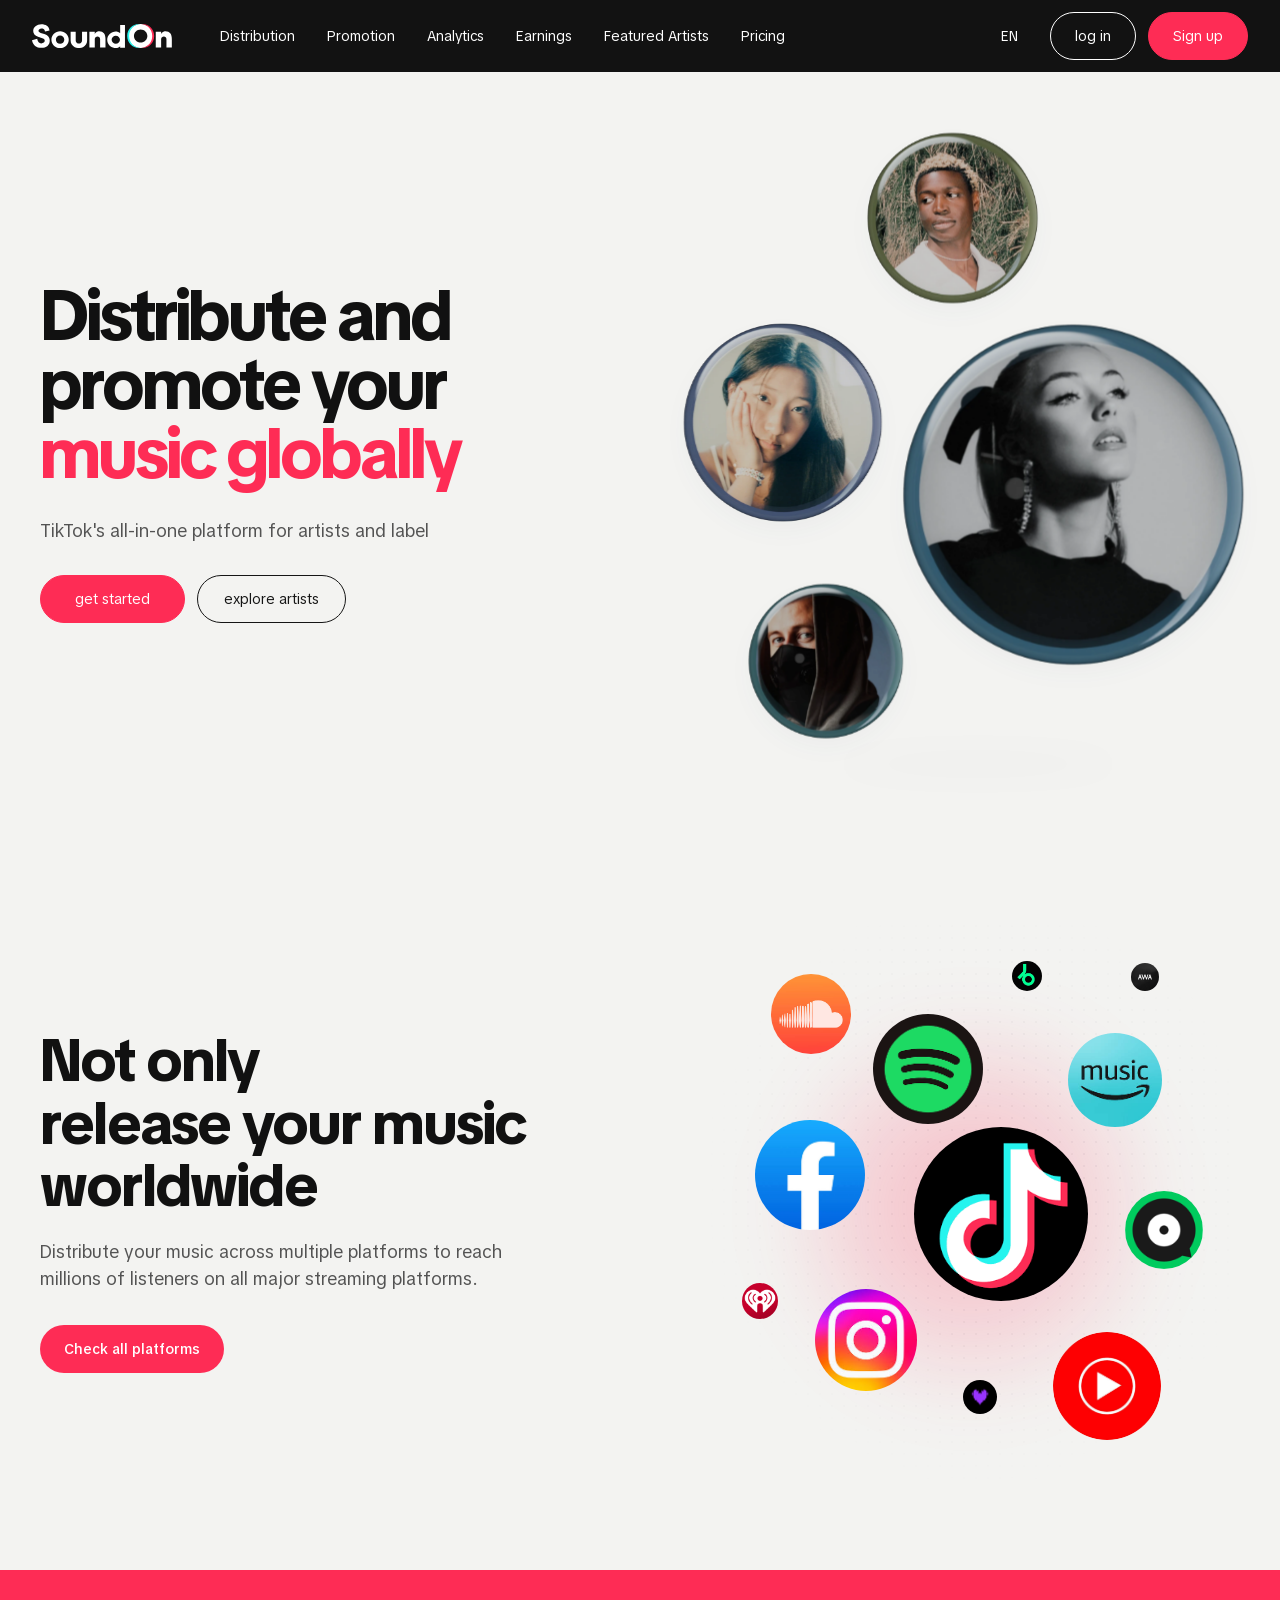
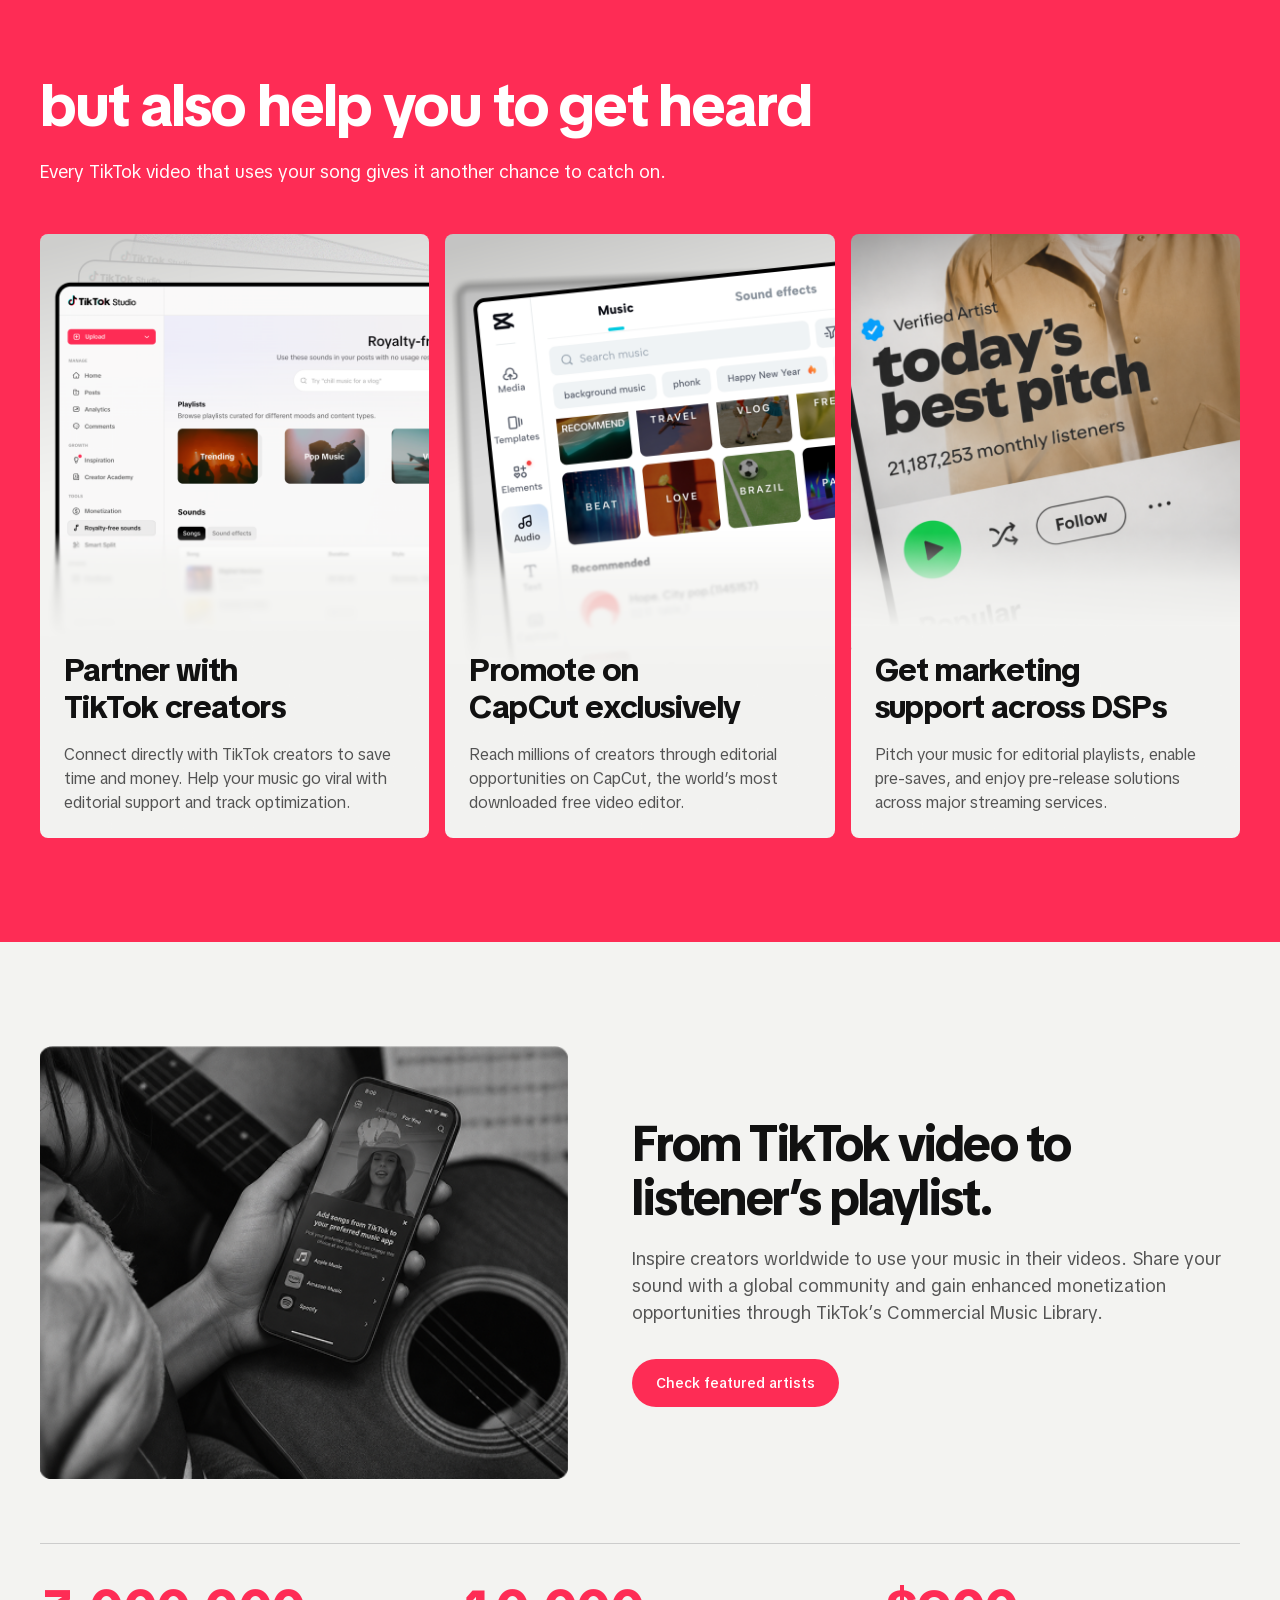
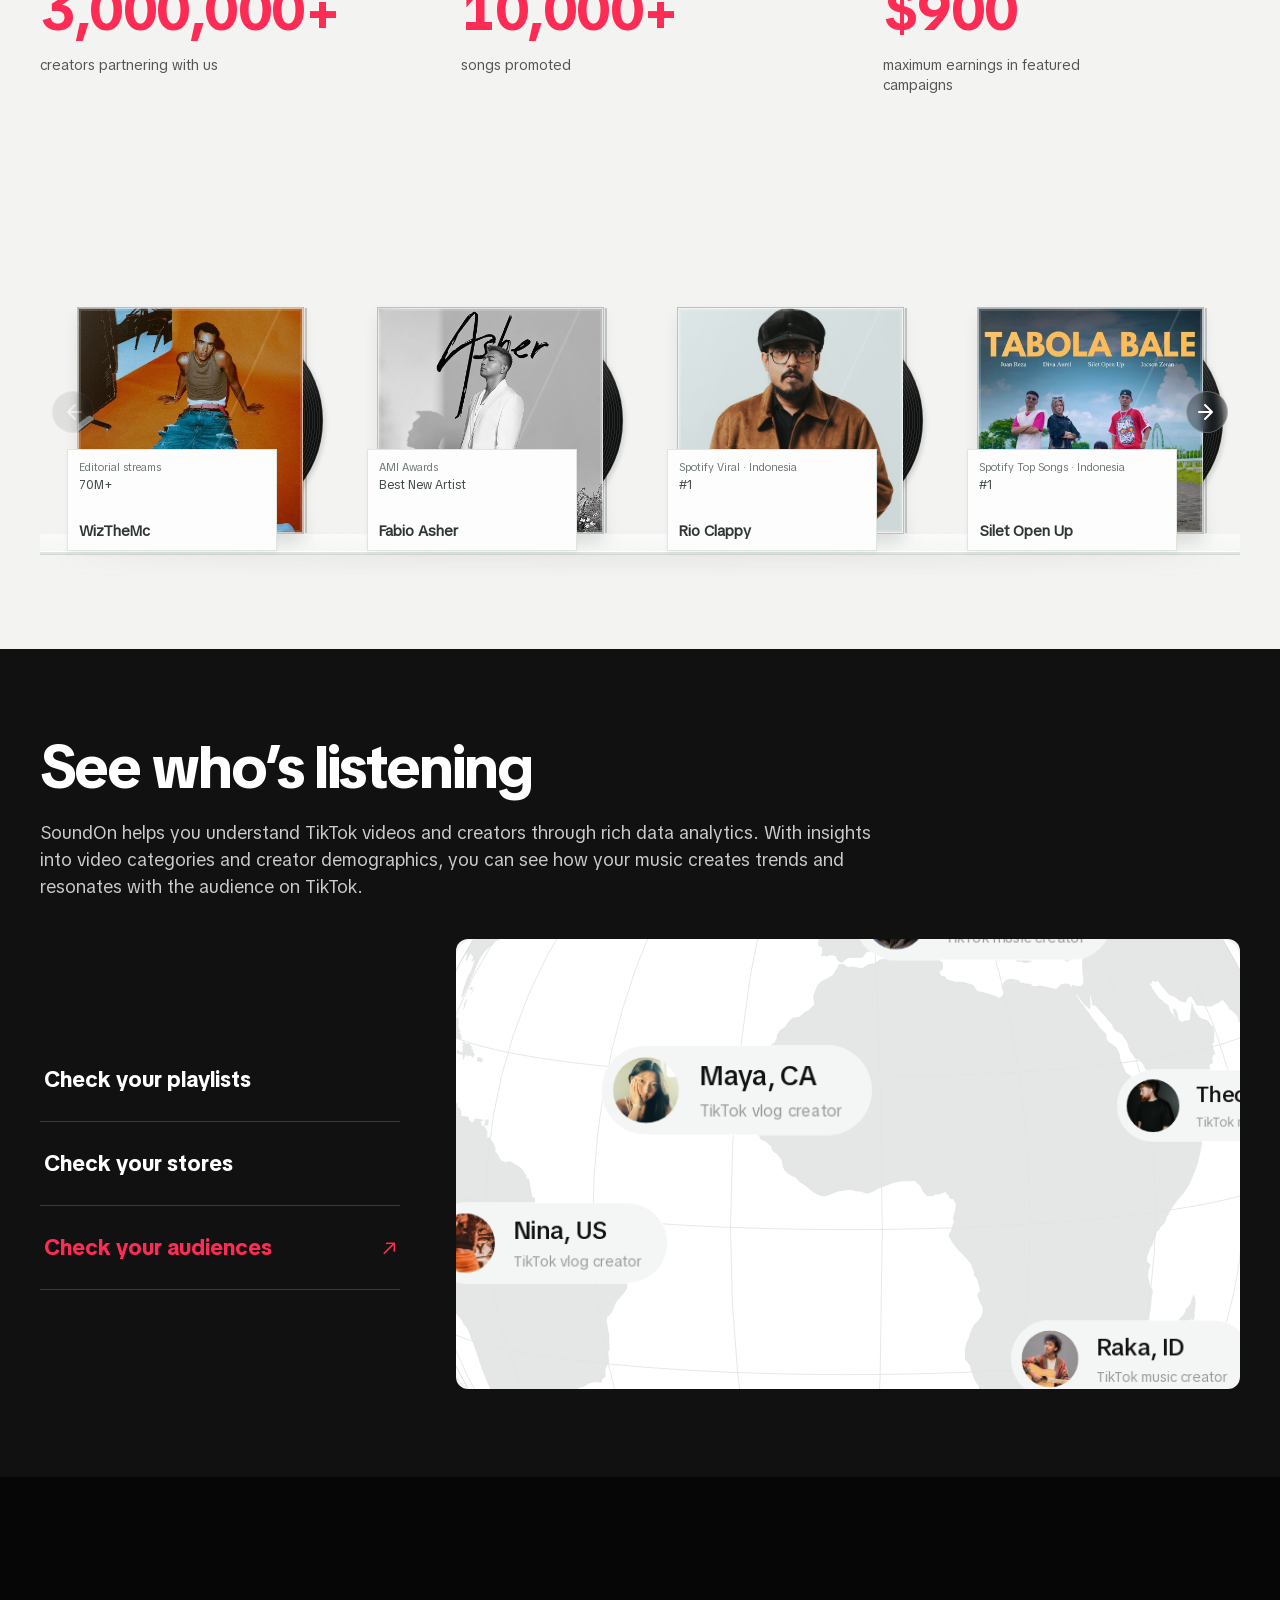
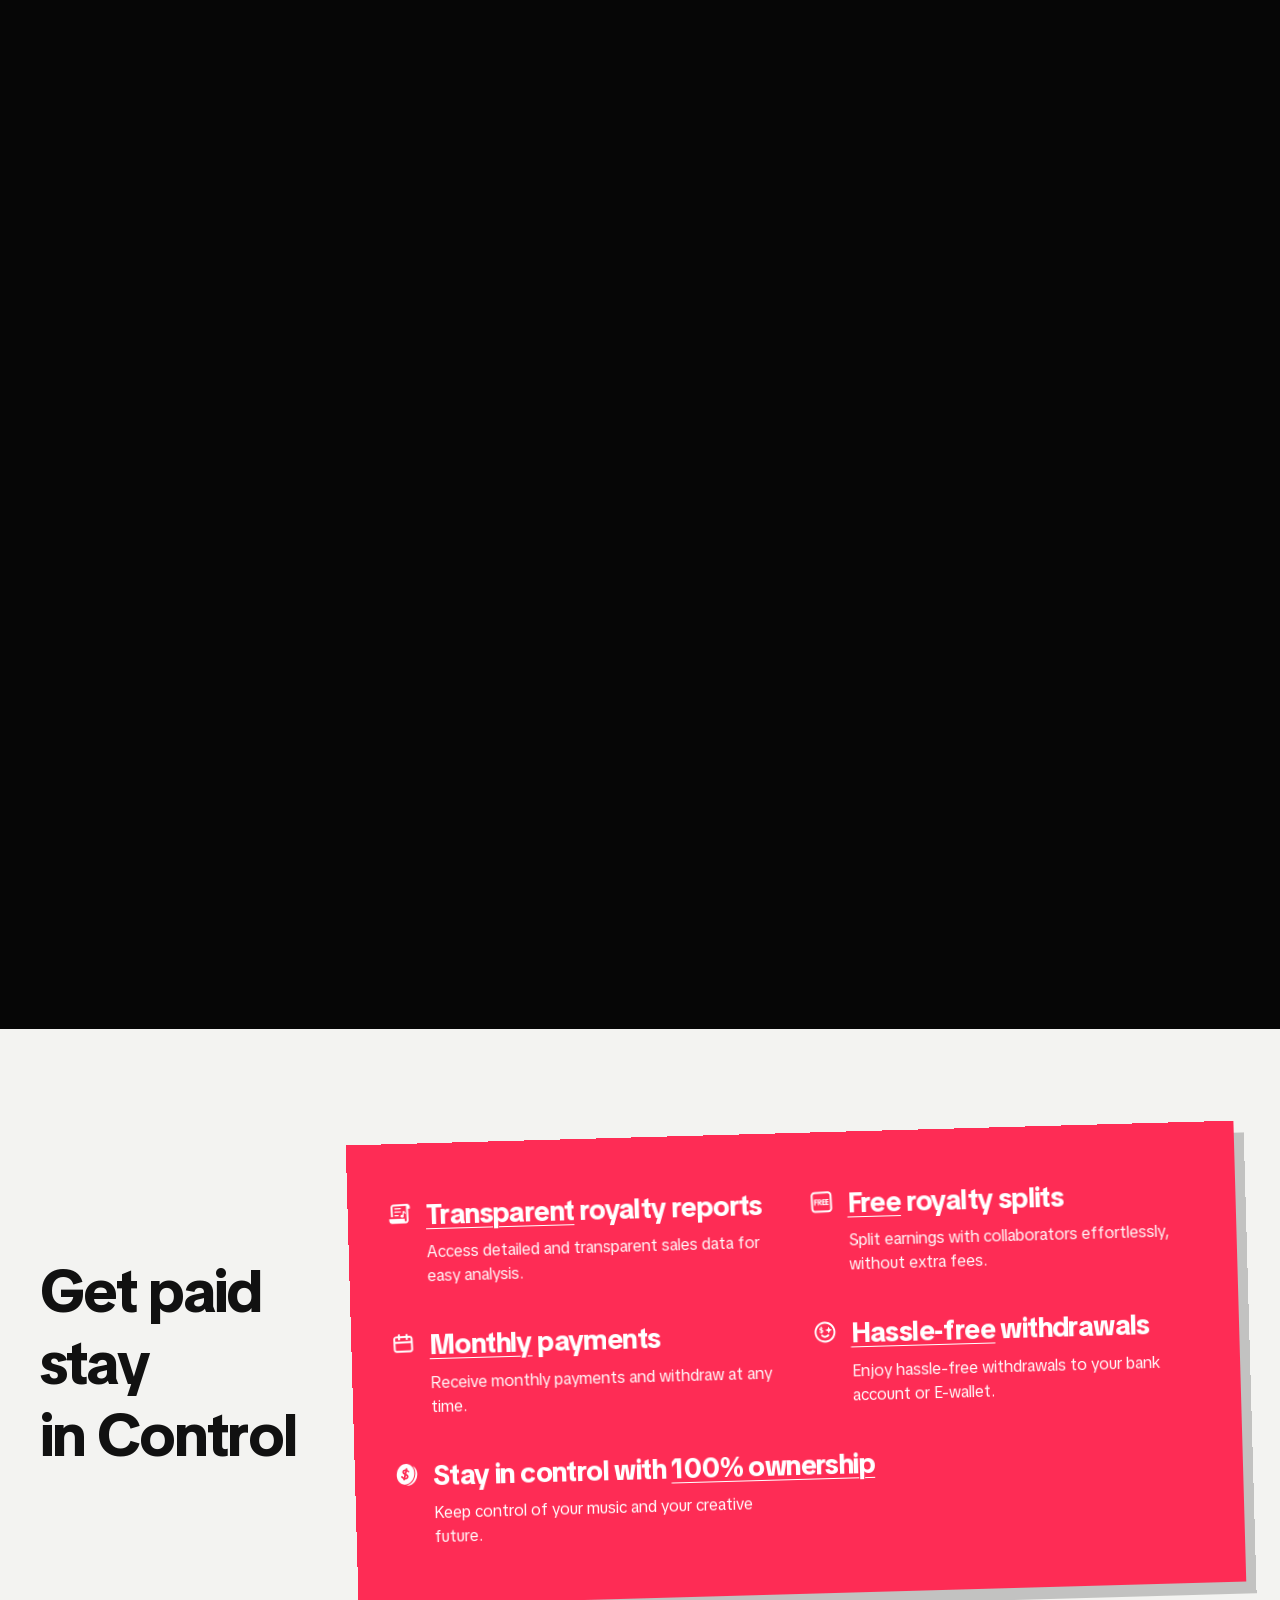
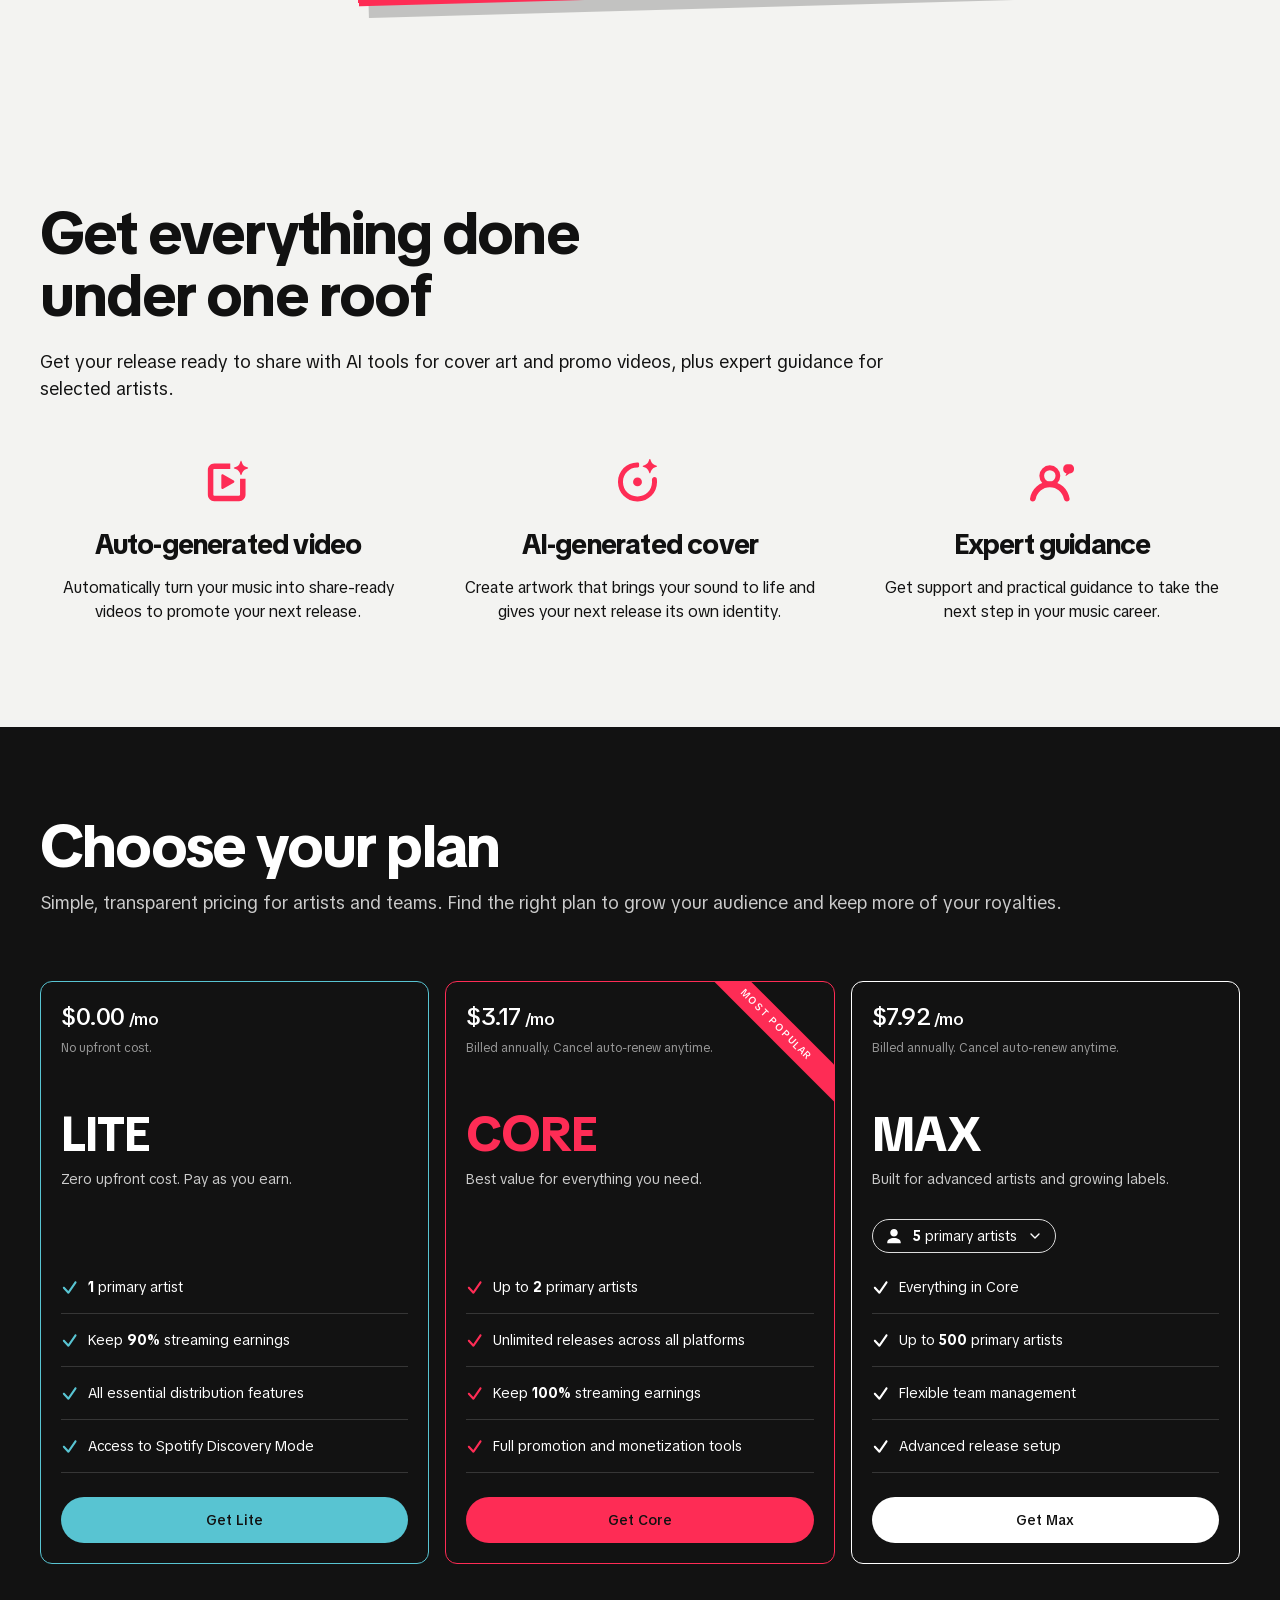
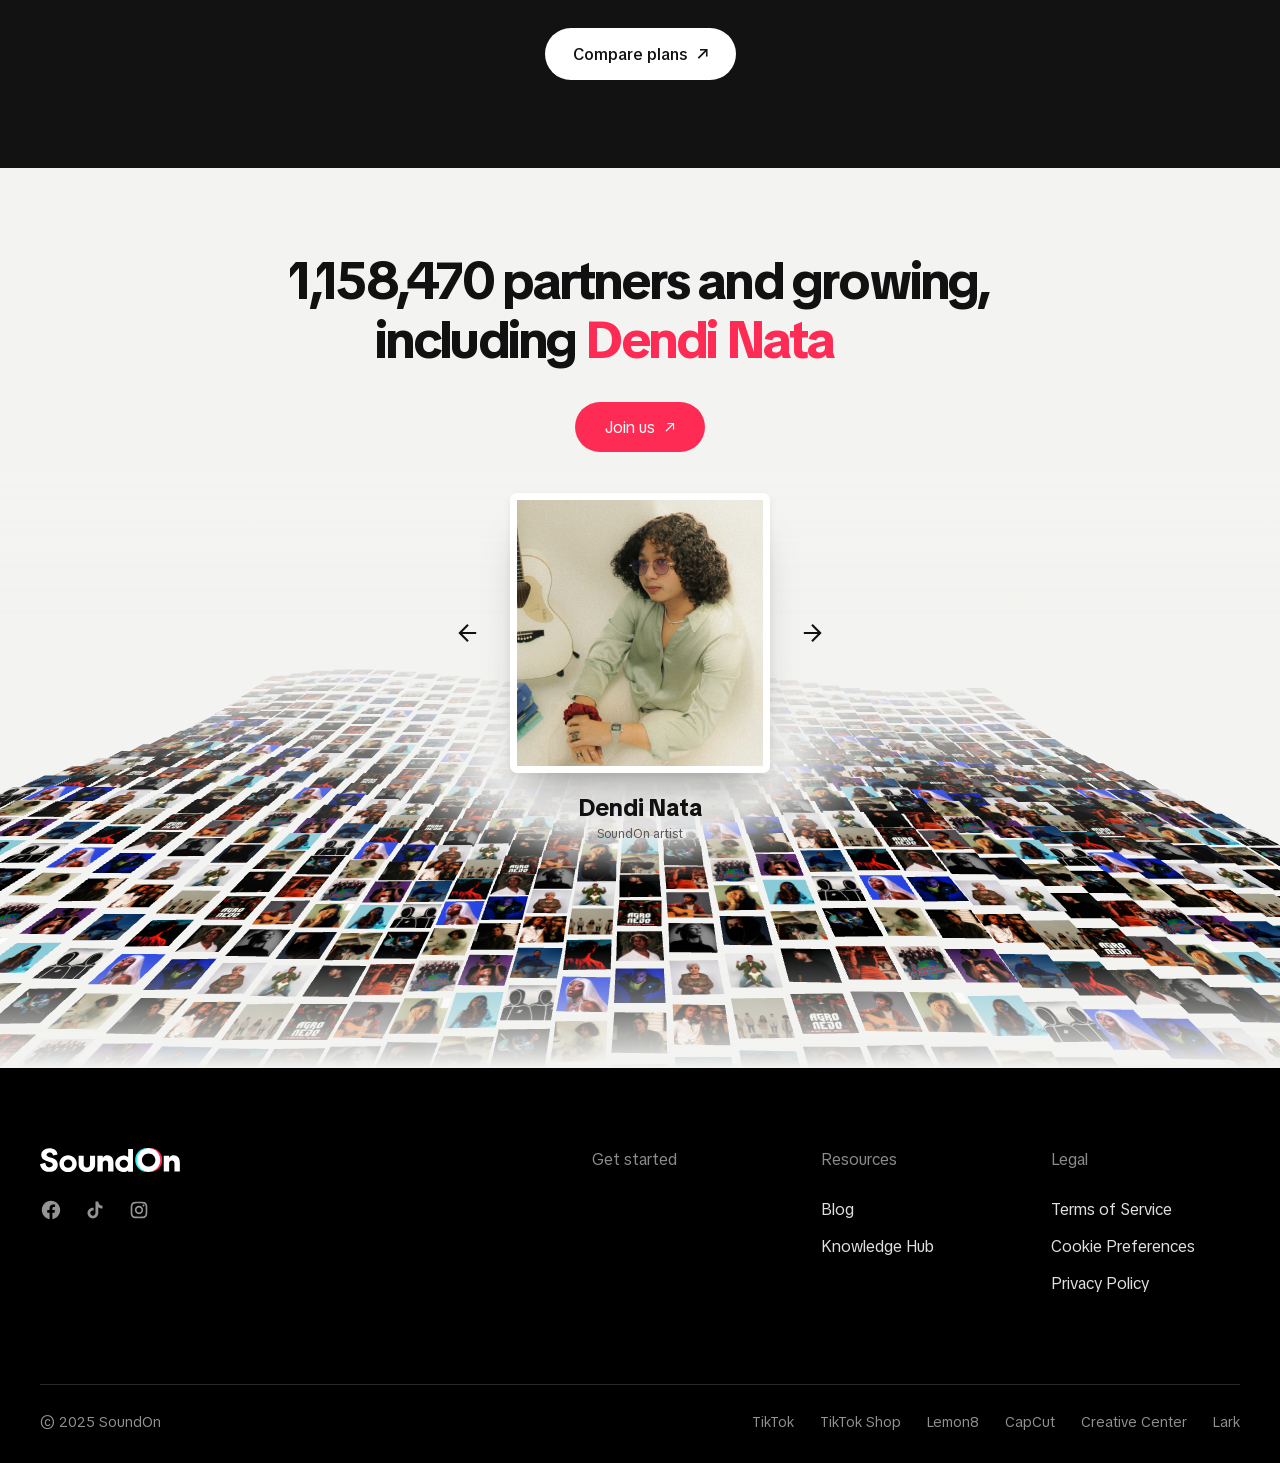
==== commit aa0b6a86: "Fix responsive promotion cards and align tool descriptions" ====
--- a/index.html
+++ b/index.html
@@ -1,4 +1,4 @@
-<!doctype html><html lang="en"><head><meta charset="utf-8"><meta name="viewport" content="width=device-width,initial-scale=1"><title>SoundOn — Distribute and promote your music globally</title><link rel="stylesheet" href="style.css?v=compare-pill-6"><link rel="stylesheet" href="vibe.css?v=earnings-leading-6"></head><body>
+<!doctype html><html lang="en"><head><meta charset="utf-8"><meta name="viewport" content="width=device-width,initial-scale=1"><title>SoundOn — Distribute and promote your music globally</title><link rel="stylesheet" href="style.css?v=compare-pill-6"><link rel="stylesheet" href="vibe.css?v=responsive-alignment-1"></head><body>
 <header class="site-header"><a class="brand" href="#top" aria-label="SoundOn home"><img src="assets/soundon-logo-provided.svg" width="140" height="25" alt="SoundOn"></a><nav id="main-navigation" aria-label="Main navigation"><a href="#distribution">Distribution</a><a href="#promotion">Promotion</a><a href="#insights">Analytics</a><a href="#earnings">Earnings</a><a href="#artists">Featured Artists</a><a href="#plans">Pricing</a></nav><div class="header-actions"><span class="site-language" aria-label="Language: English">EN</span><a class="nav-login" href="https://www.soundon.global/login">log in</a><a class="nav-signup" href="https://www.soundon.global/login/signup">Sign up</a><button class="nav-toggle" aria-label="Open navigation" aria-controls="main-navigation" aria-expanded="false"><span></span><span></span><span></span></button></div></header>
 <main id="top"><section class="hero" aria-label="Distribute and promote your music globally"><iframe src="components/hero/?v=vibe-1" title="SoundOn artists in interactive glass spheres"></iframe></section>
 <section id="distribution" class="distribution section"><div class="wrap split"><div><h2>Not only<br>release your music<br>worldwide</h2><p>Distribute your music across multiple platforms to reach millions of listeners on all major streaming platforms.</p><button class="pill" id="platforms-open">Check all platforms</button></div><div class="platform-cloud" aria-label="Music distribution platforms"></div></div></section>
--- a/vibe.css
+++ b/vibe.css
@@ -65,3 +65,33 @@
 @keyframes platform-drift-roomy{0%,100%{transform:translate(0,0)}25%{transform:translate(2px,-3px)}50%{transform:translate(0,-6px)}75%{transform:translate(-2px,-3px)}}
 @media(prefers-reduced-motion:no-preference){.platform-logo{animation:platform-drift-roomy var(--duration) ease-in-out infinite;animation-delay:var(--delay)}}
 @media(max-width:700px){:root{--intro-size:16px}.earnings-layout{display:block}.earnings-layout>h2{margin-bottom:36px}.earnings-card{max-width:none;padding:35px 23px;gap:28px 18px}.stats>div>span{font-size:12px;line-height:18px}.insight-description{font-size:14px;line-height:21px}}
+
+/* Share icon, heading and description rows so wrapping never shifts the copy. */
+@media (min-width:701px) {
+  .tools-grid { grid-template-columns:repeat(3,minmax(0,1fr)); row-gap:0; align-items:start; }
+  .tools-grid article { display:grid; grid-template-rows:subgrid; grid-row:span 3; min-width:0; justify-items:center; }
+  .tools-grid h3 { width:100%; min-width:0; padding:0 4px; overflow-wrap:normal; }
+  .tools-grid p { width:100%; }
+}
+
+/* The exported portrait artwork becomes a cropped left panel on narrower screens. */
+@media (max-width:1279px) {
+  .promotion-grid.promotion-composites { grid-template-columns:minmax(0,1fr); max-width:none; gap:24px; }
+  .promotion-composites article { display:grid; grid-template-columns:44% minmax(0,1fr); aspect-ratio:auto; min-height:300px; background:#f3f3f1; position:relative; }
+  .promotion-composites article::before { content:""; align-self:stretch; background:var(--card-art) center top/cover no-repeat; }
+  .promotion-grid.promotion-composites article>.promotion-copy { align-self:center; margin:0; padding:32px 36px; min-width:0; }
+  .promotion-composites h3 { font-size:30px; line-height:1.15; }
+  .promotion-composites p { font-size:16px; line-height:1.5; margin-top:16px; }
+}
+@media (max-width:700px) {
+  .promotion-composites article { grid-template-columns:38% minmax(0,1fr); min-height:280px; }
+  .promotion-grid.promotion-composites article>.promotion-copy { padding:24px; }
+  .promotion-composites h3 { font-size:25px; }
+  .promotion-composites p { font-size:14px; }
+}
+@media (max-width:480px) {
+  .promotion-composites article { grid-template-columns:32% minmax(0,1fr); }
+  .promotion-composites article::before { background-size:auto 160%; }
+  .promotion-grid.promotion-composites article>.promotion-copy { padding:22px 16px; }
+  .promotion-composites h3 { font-size:22px; letter-spacing:-.35px; }
+}
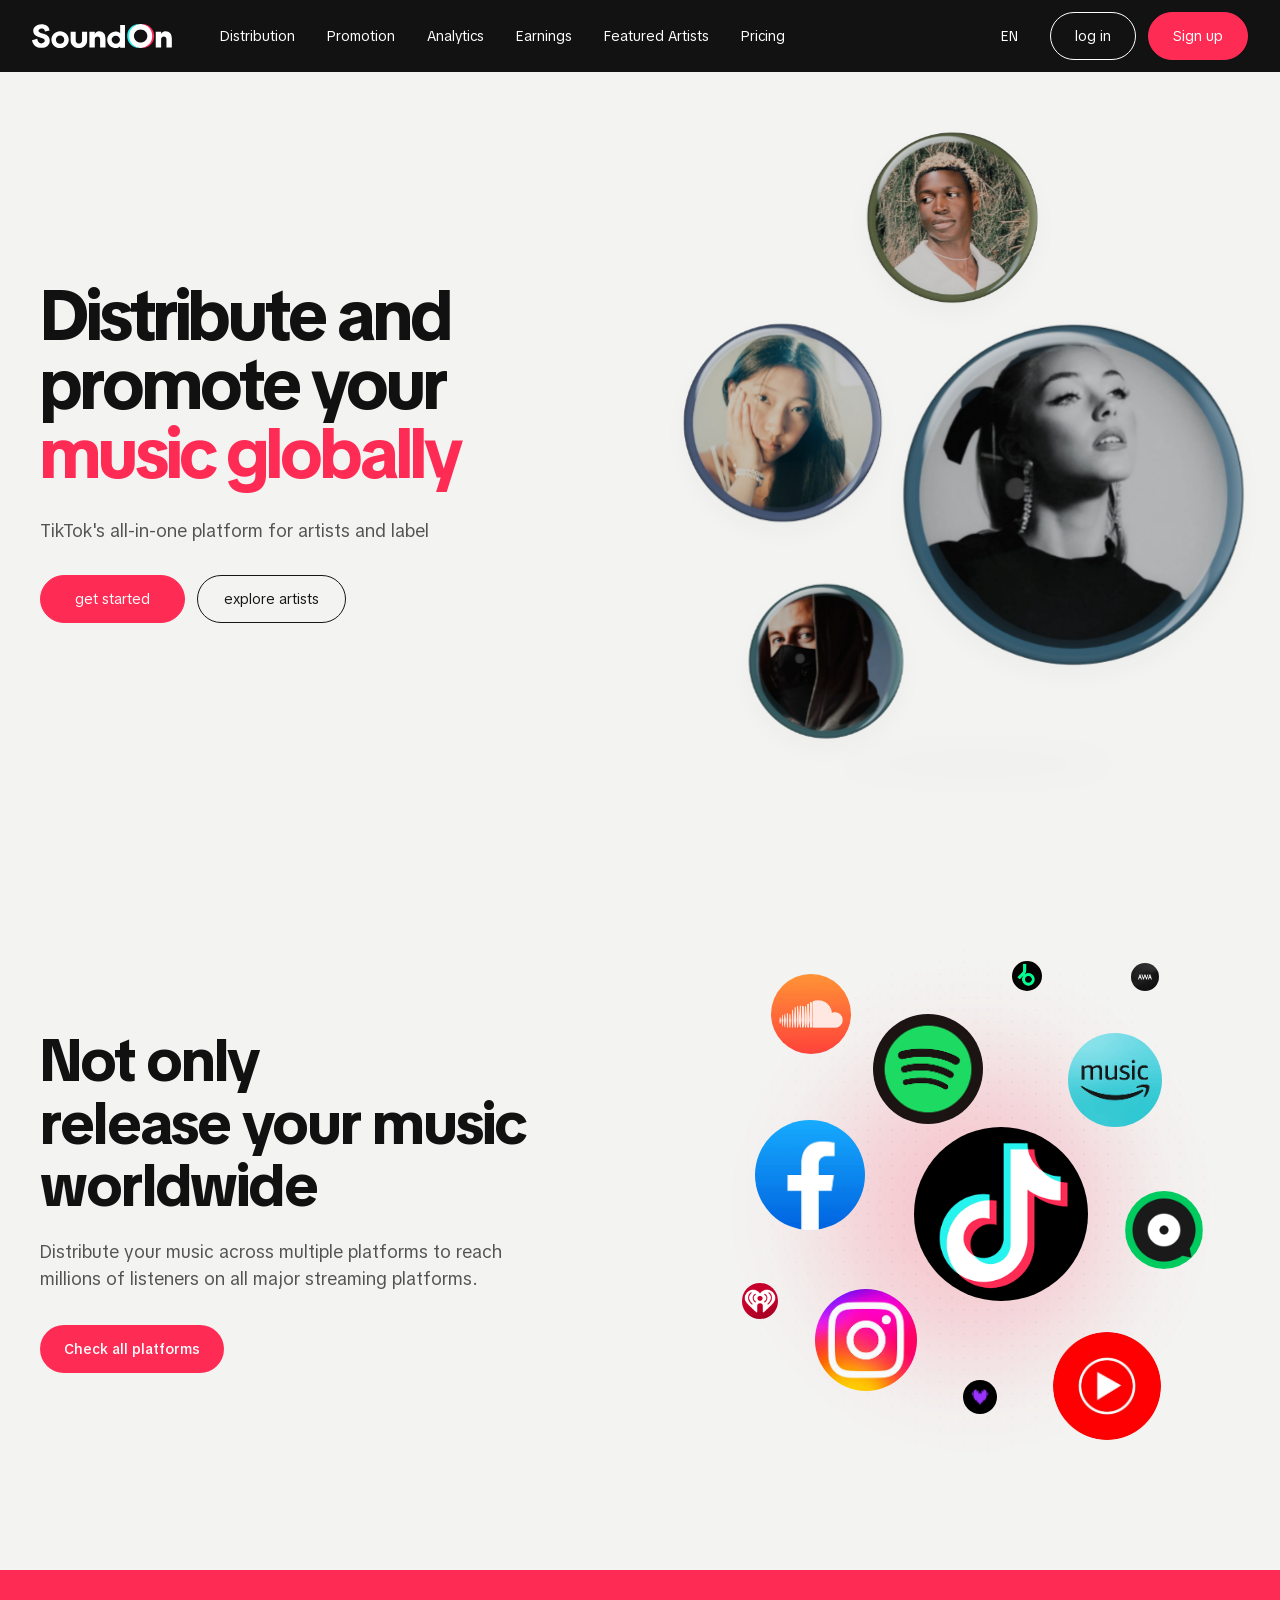
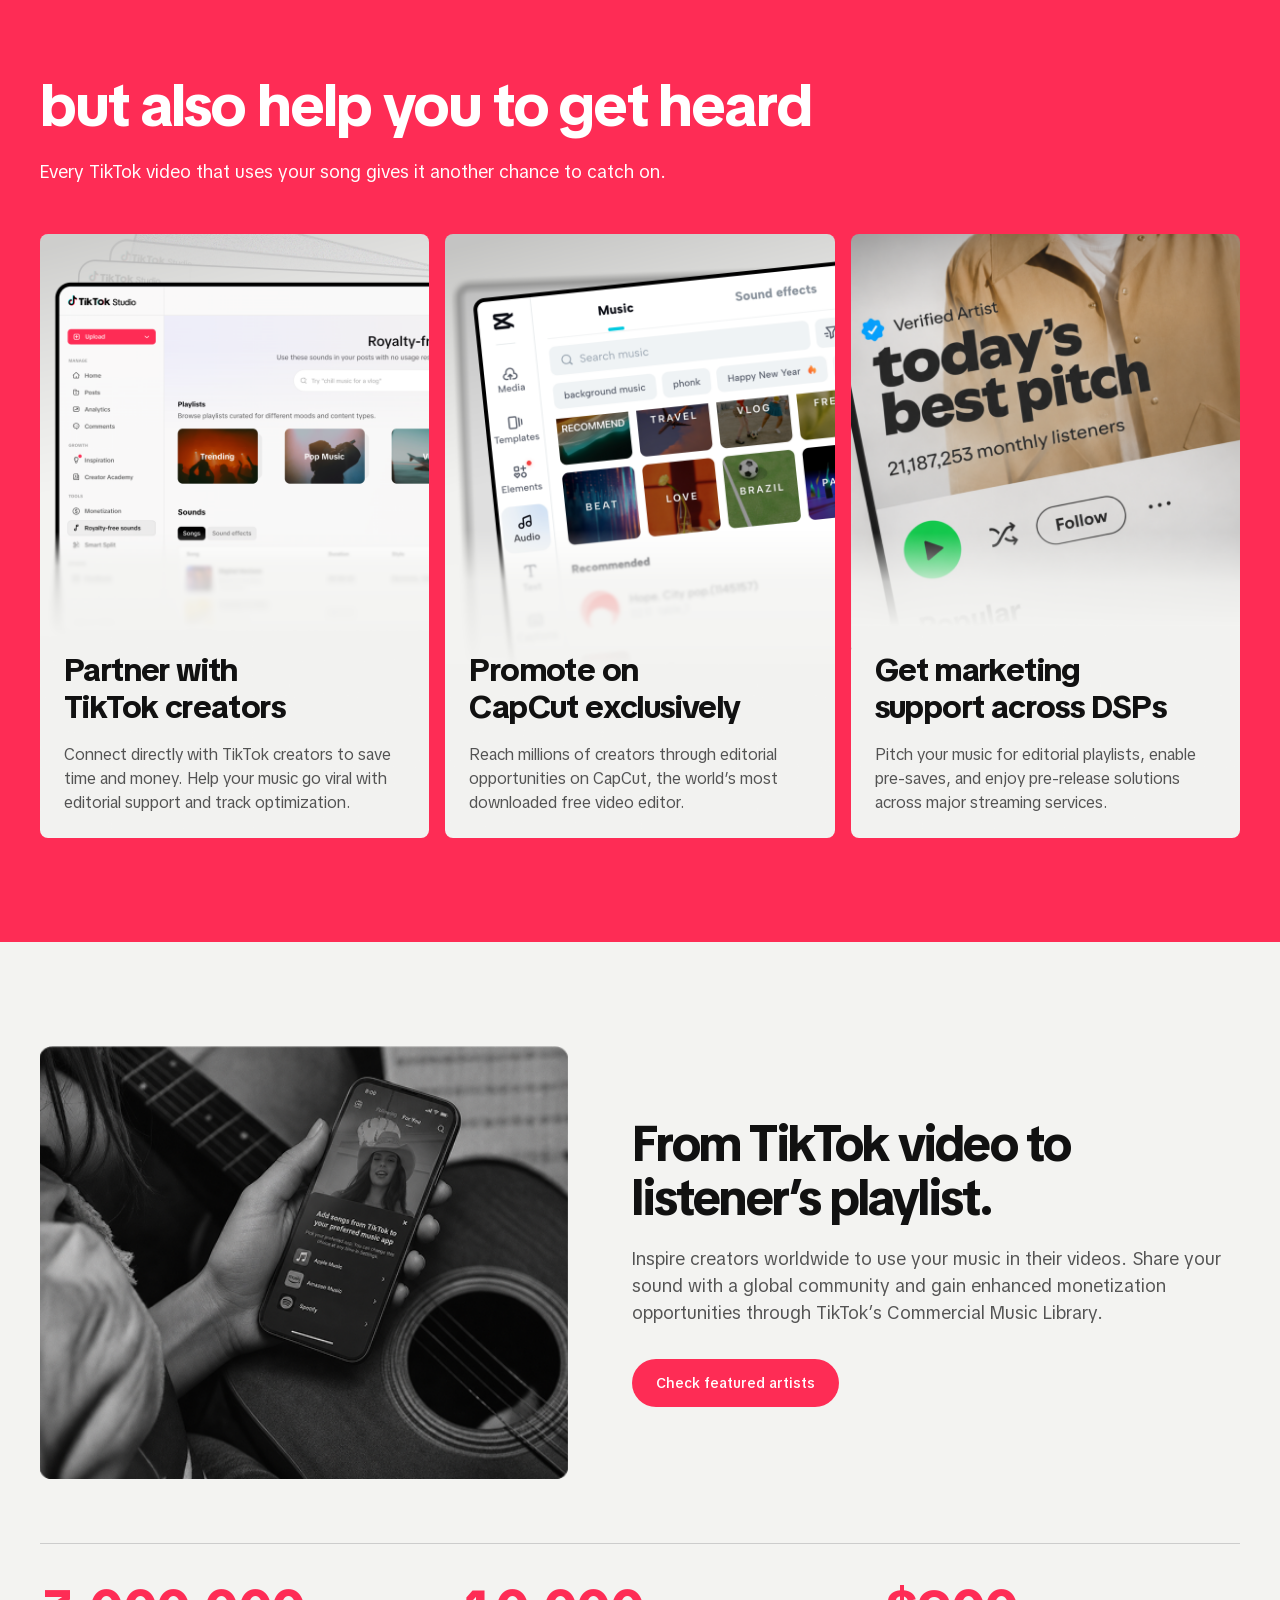
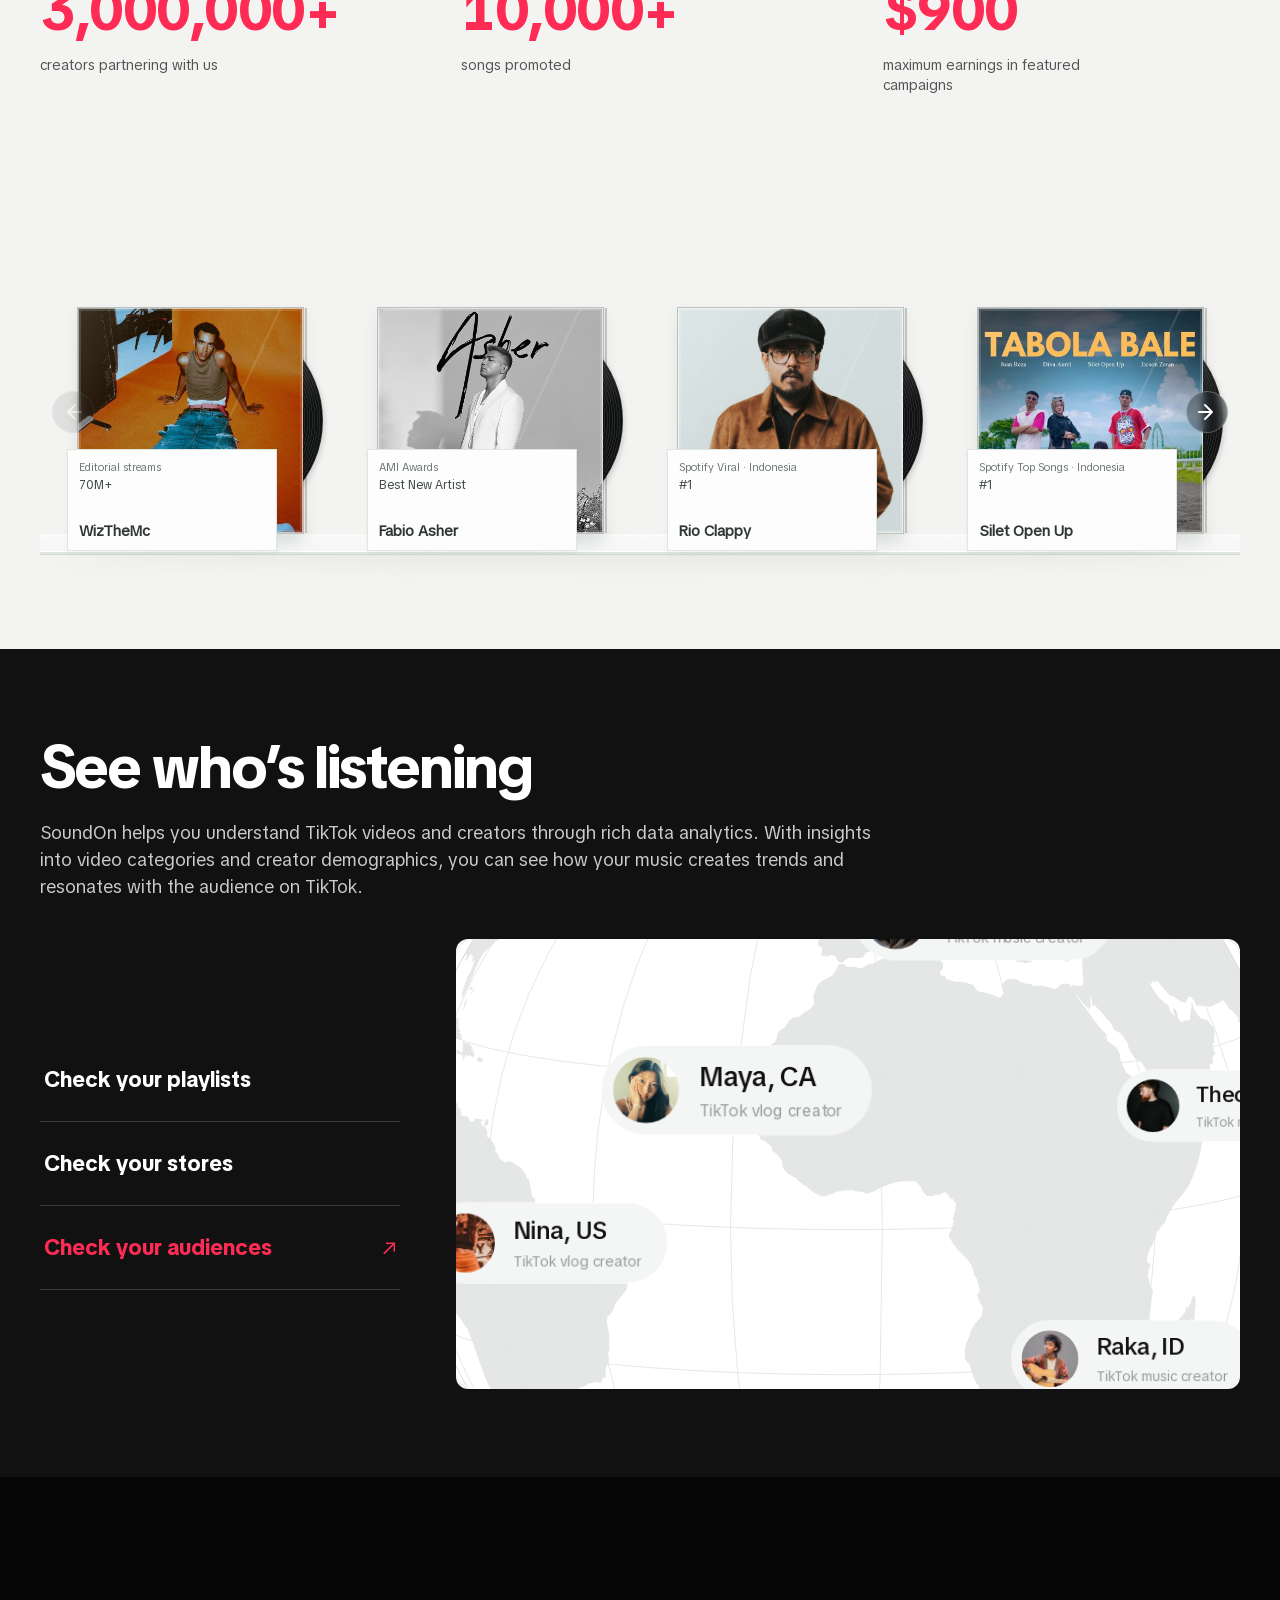
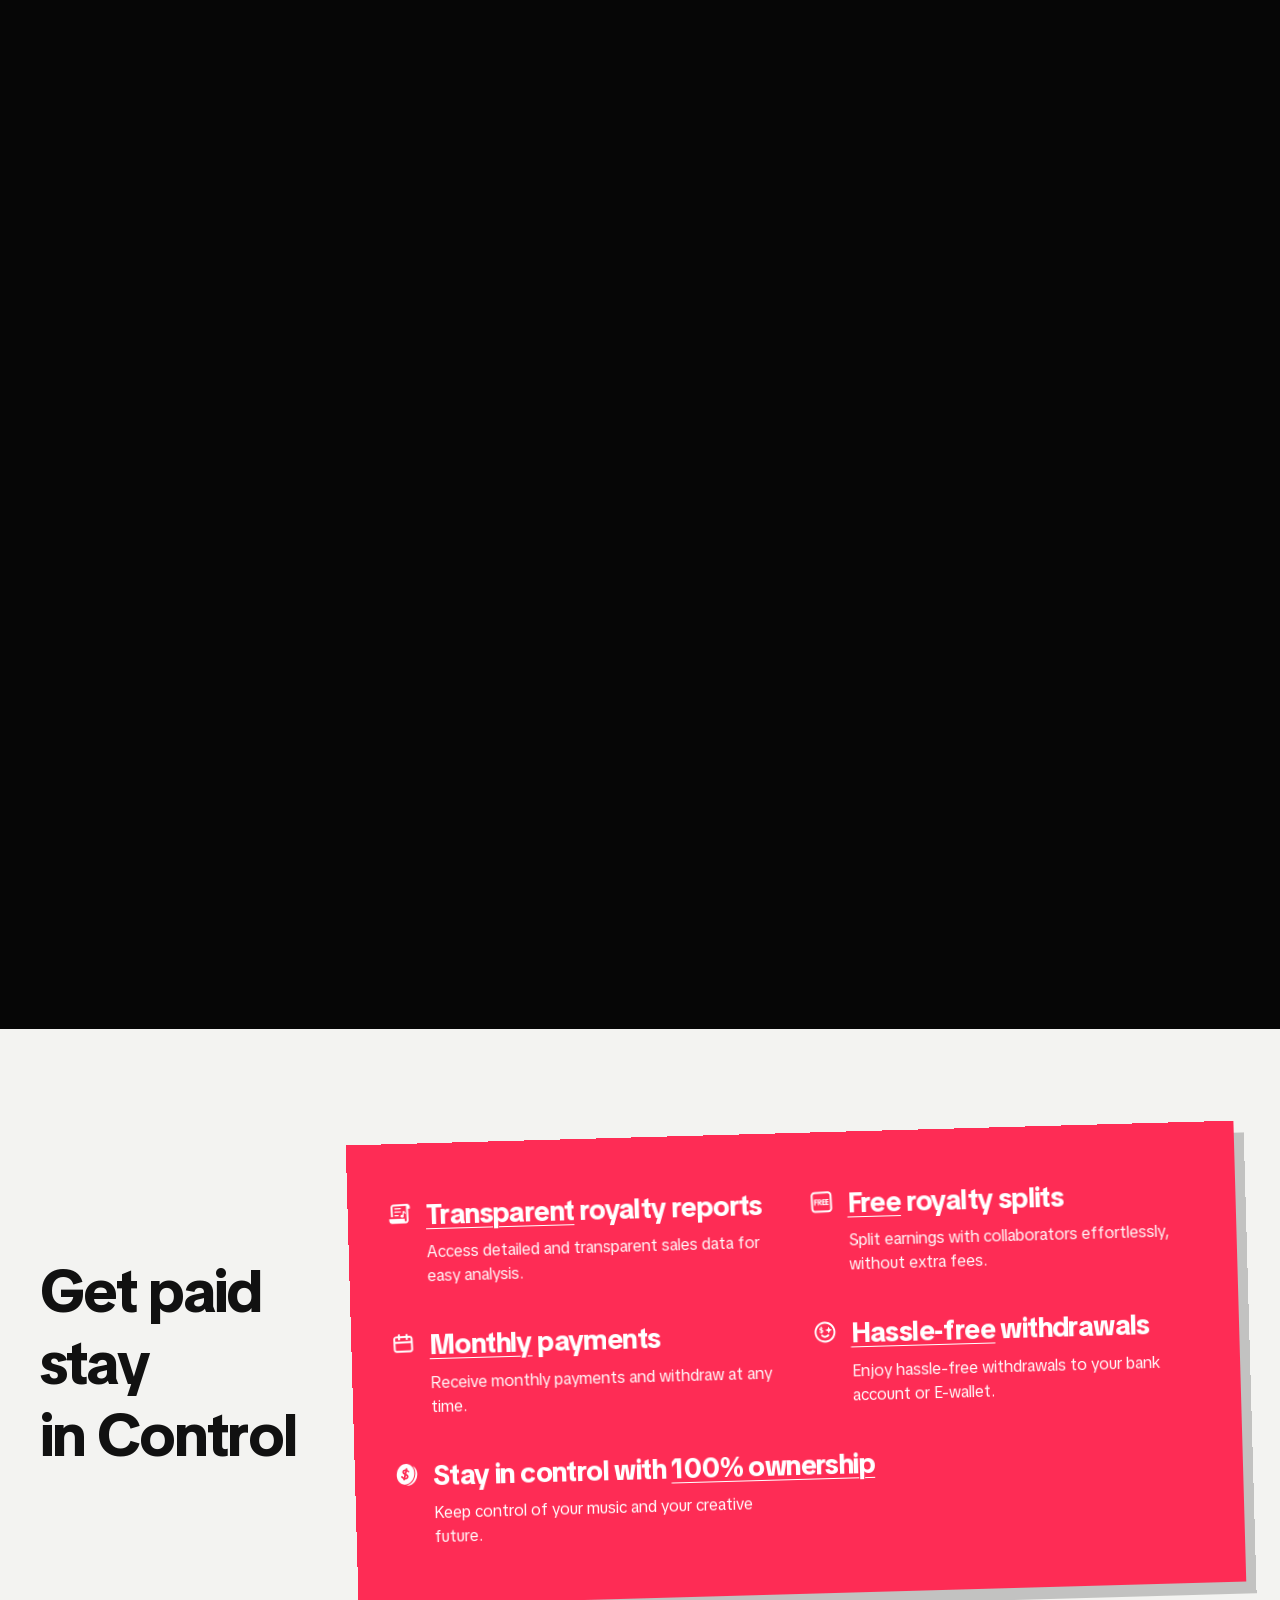
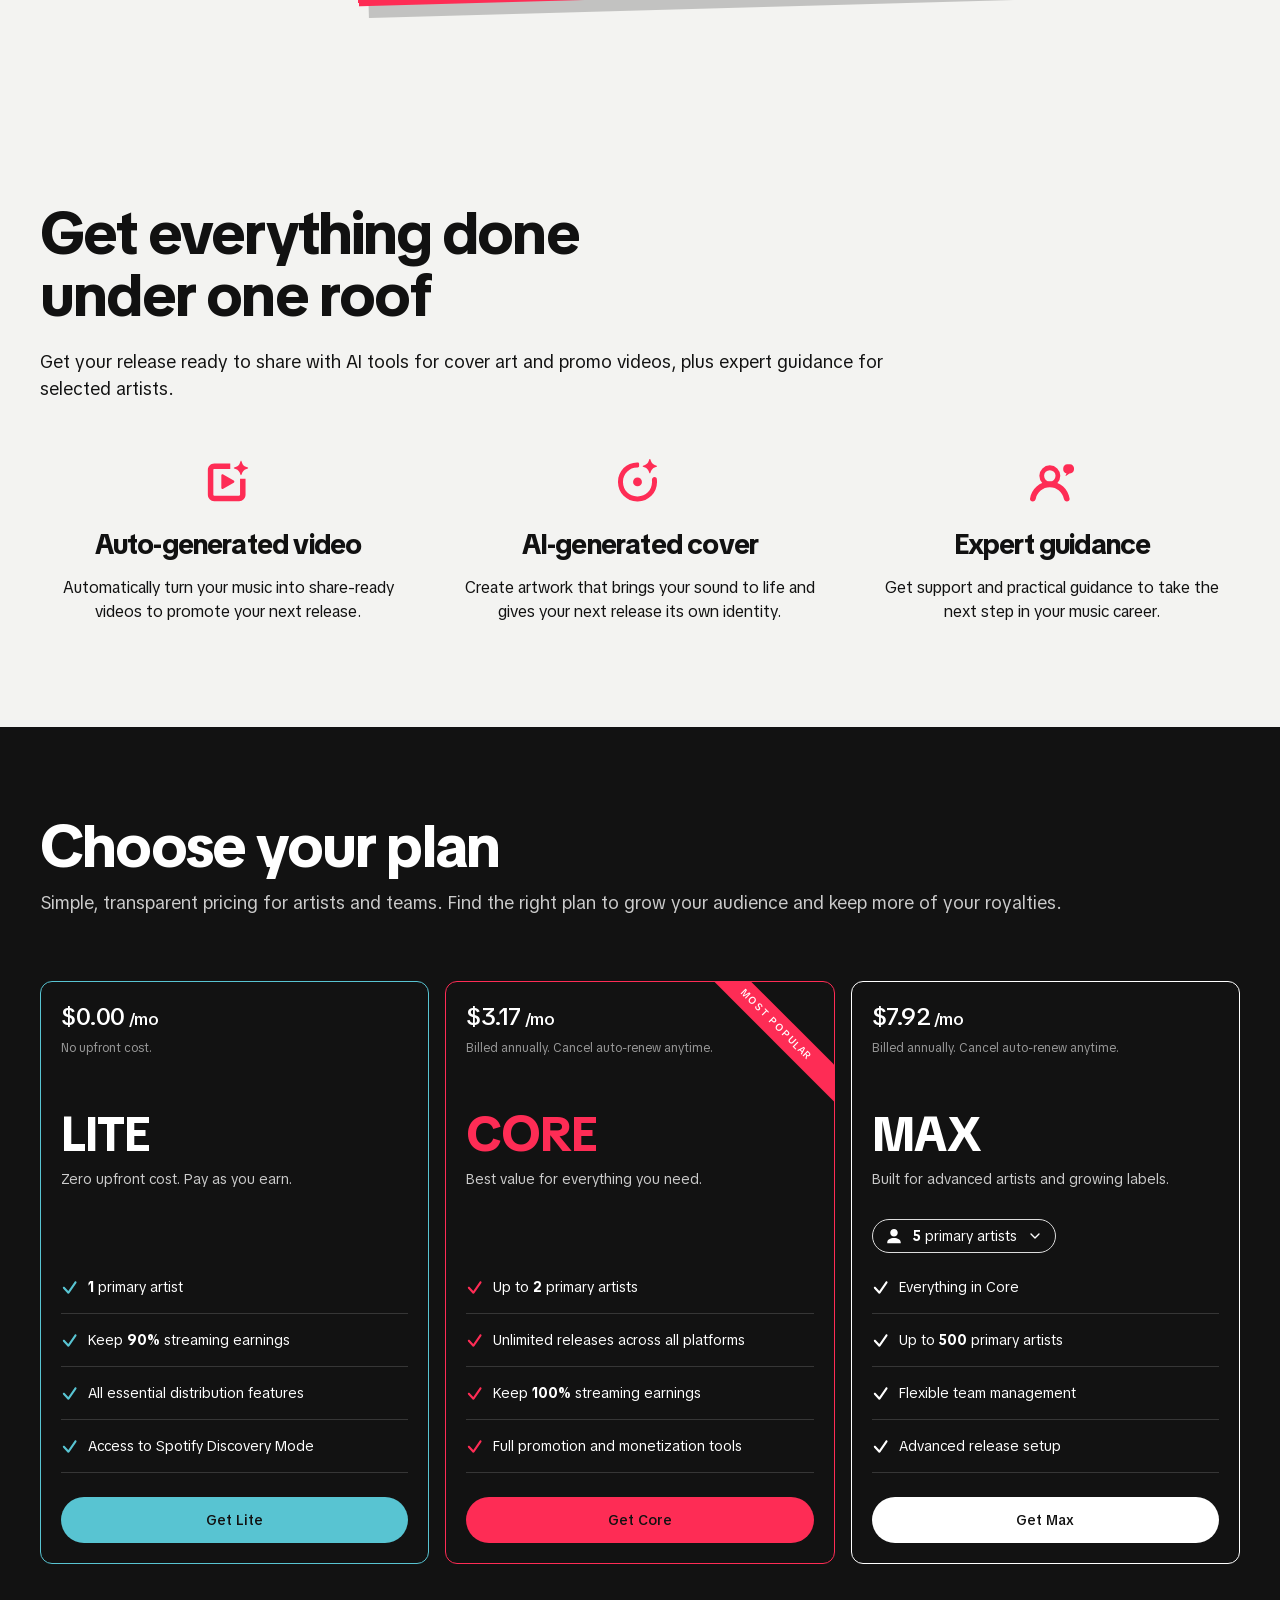
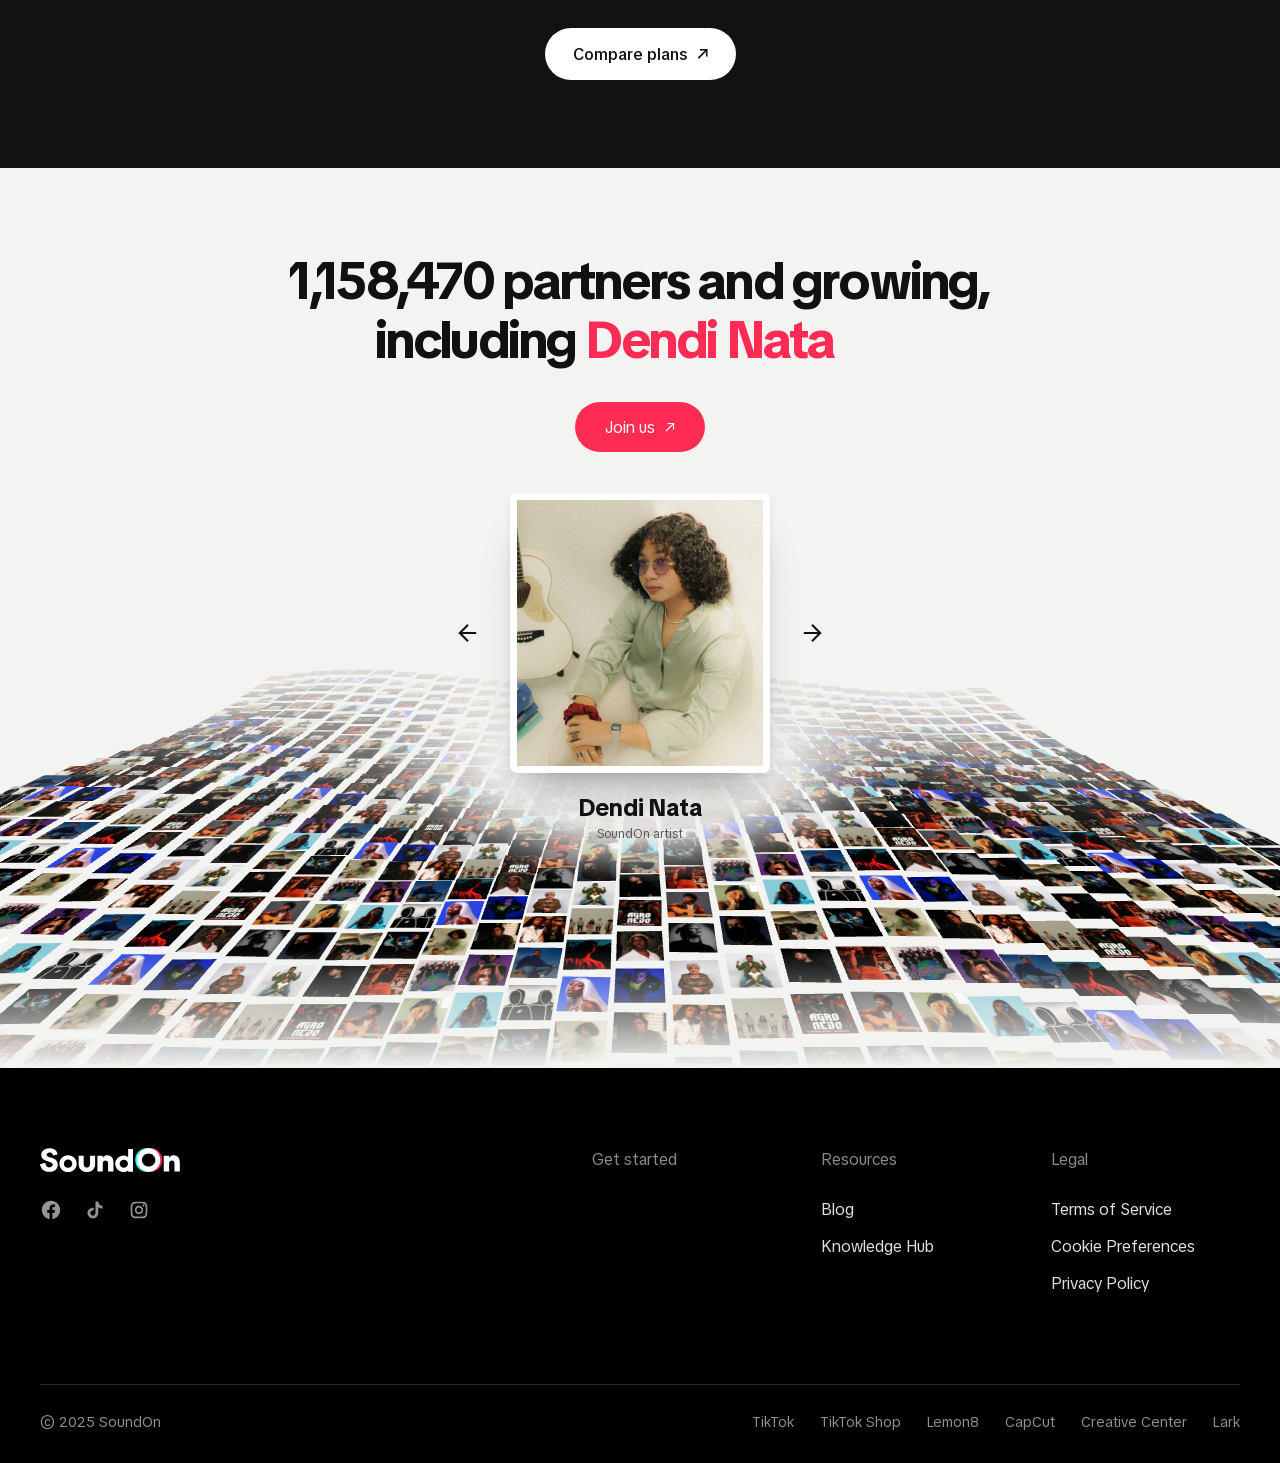
==== commit 27cfc33a: "Restore analytics spacing and preserve responsive globe proportions" ====
--- a/index.html
+++ b/index.html
@@ -1,4 +1,4 @@
-<!doctype html><html lang="en"><head><meta charset="utf-8"><meta name="viewport" content="width=device-width,initial-scale=1"><title>SoundOn — Distribute and promote your music globally</title><link rel="stylesheet" href="style.css?v=compare-pill-6"><link rel="stylesheet" href="vibe.css?v=responsive-alignment-1"></head><body>
+<!doctype html><html lang="en"><head><meta charset="utf-8"><meta name="viewport" content="width=device-width,initial-scale=1"><title>SoundOn — Distribute and promote your music globally</title><link rel="stylesheet" href="style.css?v=compare-pill-6"><link rel="stylesheet" href="vibe.css?v=spacing-proportions-2"></head><body>
 <header class="site-header"><a class="brand" href="#top" aria-label="SoundOn home"><img src="assets/soundon-logo-provided.svg" width="140" height="25" alt="SoundOn"></a><nav id="main-navigation" aria-label="Main navigation"><a href="#distribution">Distribution</a><a href="#promotion">Promotion</a><a href="#insights">Analytics</a><a href="#earnings">Earnings</a><a href="#artists">Featured Artists</a><a href="#plans">Pricing</a></nav><div class="header-actions"><span class="site-language" aria-label="Language: English">EN</span><a class="nav-login" href="https://www.soundon.global/login">log in</a><a class="nav-signup" href="https://www.soundon.global/login/signup">Sign up</a><button class="nav-toggle" aria-label="Open navigation" aria-controls="main-navigation" aria-expanded="false"><span></span><span></span><span></span></button></div></header>
 <main id="top"><section class="hero" aria-label="Distribute and promote your music globally"><iframe src="components/hero/?v=vibe-1" title="SoundOn artists in interactive glass spheres"></iframe></section>
 <section id="distribution" class="distribution section"><div class="wrap split"><div><h2>Not only<br>release your music<br>worldwide</h2><p>Distribute your music across multiple platforms to reach millions of listeners on all major streaming platforms.</p><button class="pill" id="platforms-open">Check all platforms</button></div><div class="platform-cloud" aria-label="Music distribution platforms"></div></div></section>
--- a/vibe.css
+++ b/vibe.css
@@ -95,3 +95,14 @@
   .promotion-grid.promotion-composites article>.promotion-copy { padding:22px 16px; }
   .promotion-composites h3 { font-size:22px; letter-spacing:-.35px; }
 }
+
+/* Keep real padding below analytics even when its content exceeds the viewport. */
+.insight-sticky { height:auto; min-height:calc(100svh - var(--header-height)); padding:72px 0; }
+@media (max-width:700px) { .insight-sticky { padding:48px 0; } }
+
+@media (max-width:1279px) {
+  .promotion-composites article::before {
+    -webkit-mask-image:linear-gradient(to right,#000 0%,#000 70%,transparent 100%);
+    mask-image:linear-gradient(to right,#000 0%,#000 70%,transparent 100%);
+  }
+}
